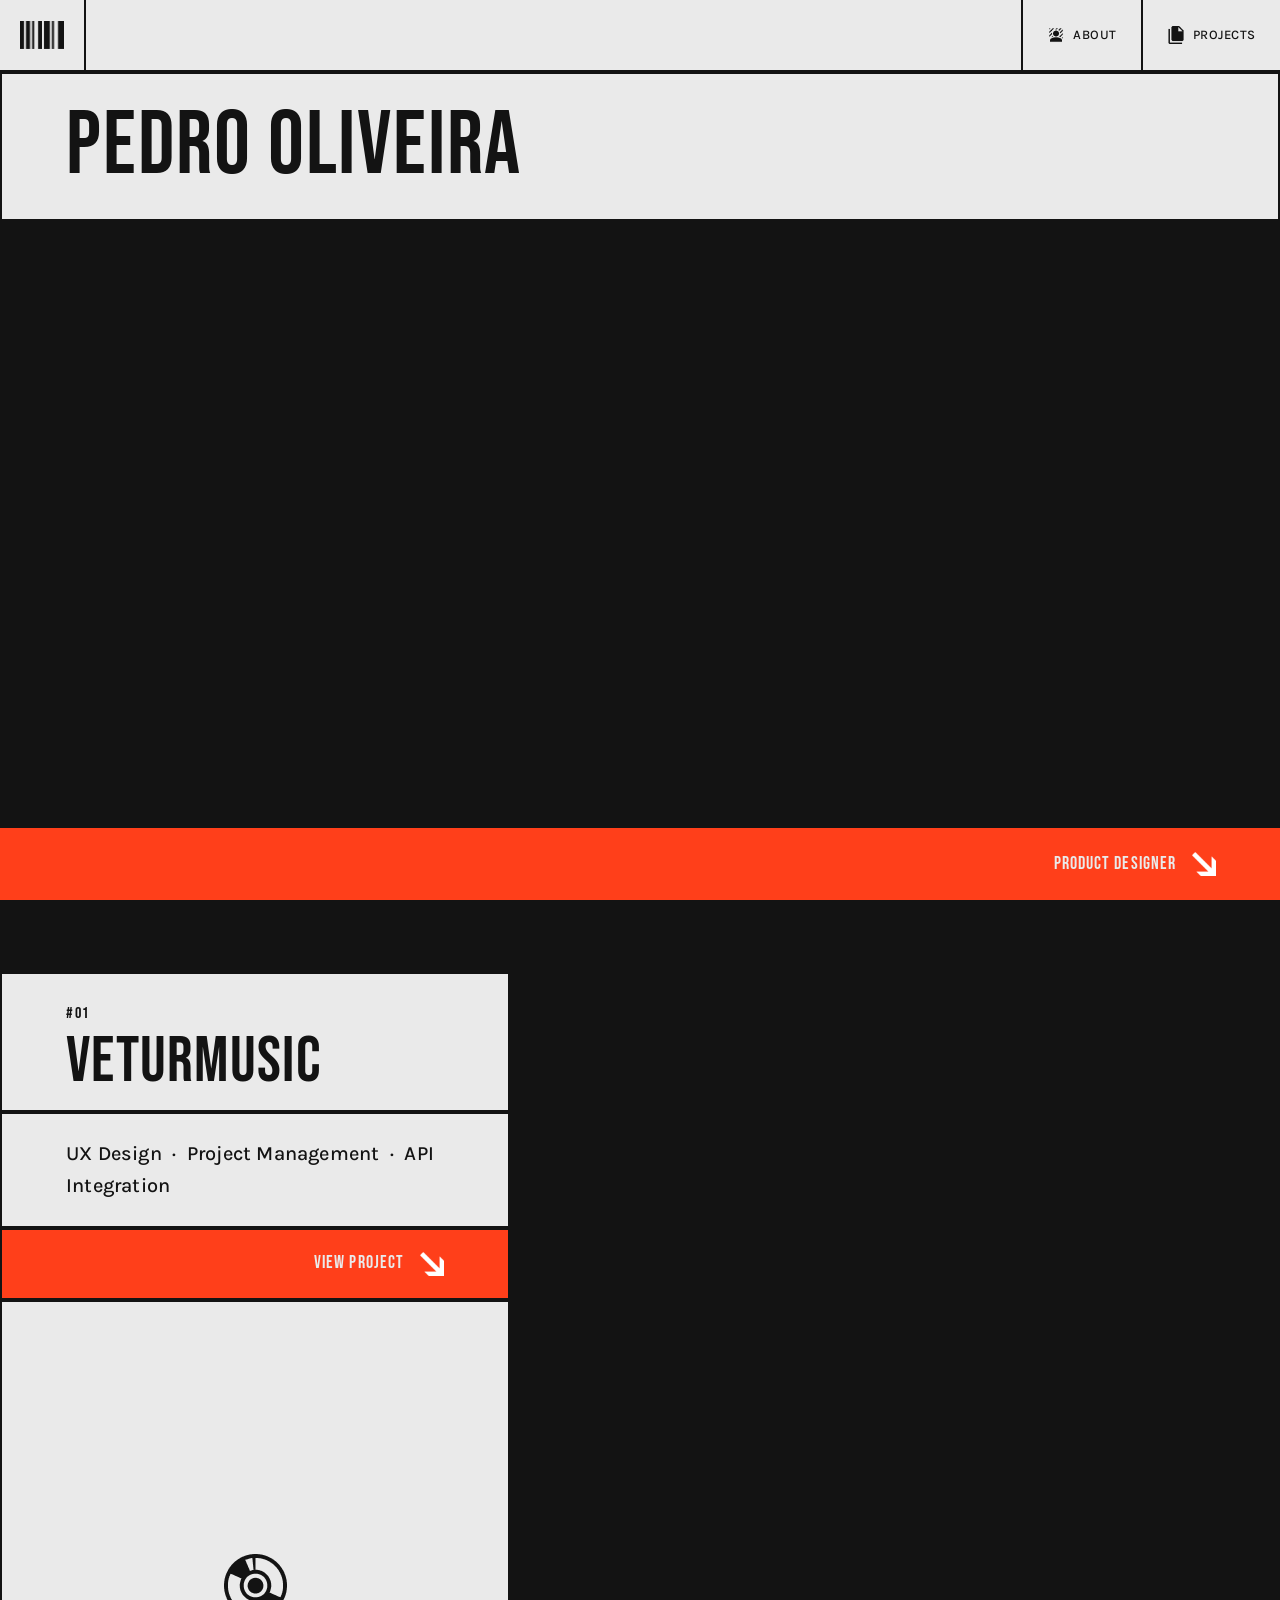
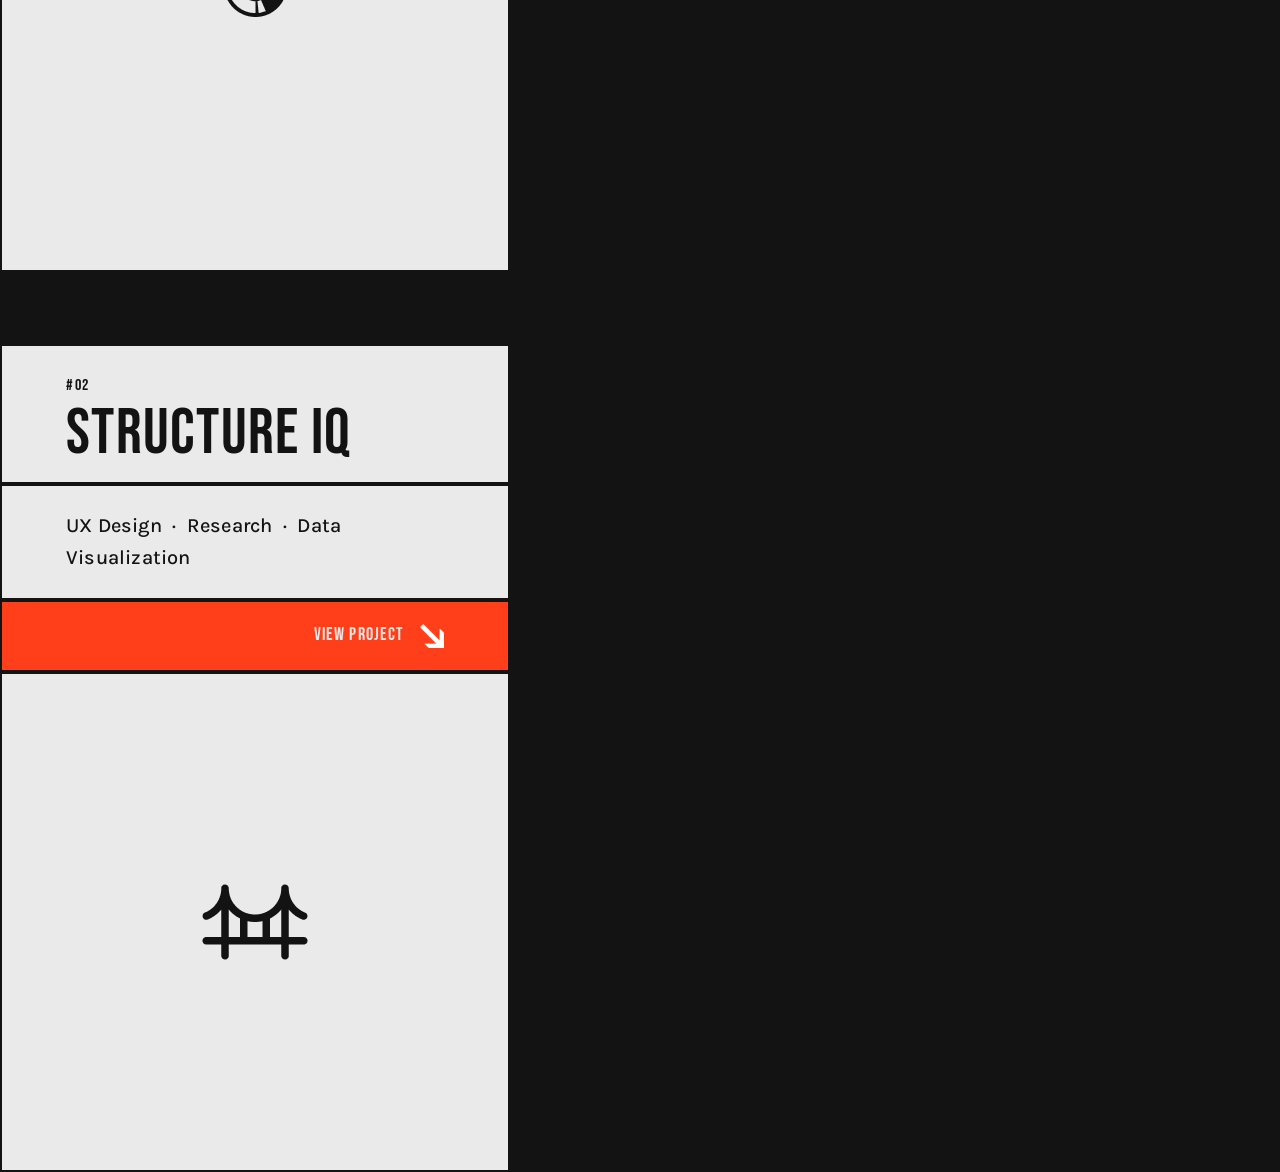
==== index.html @ 3049a82b "Update portfolio with new design, case studies, and hover animations - Add Veturmusic and StructureI" ====
<!DOCTYPE html>
<html lang="en">
<head>
  <meta charset="UTF-8">
  <meta name="viewport" content="width=device-width, initial-scale=1.0">
  <title>Pedro — Product Designer & Project Manager</title>
  <meta name="description" content="Product Designer and Project Manager bridging user-centric design with Agile execution. Specializing in end-to-end product lifecycles, Design Systems, and team optimization.">
  <link rel="preconnect" href="https://fonts.googleapis.com">
  <link rel="preconnect" href="https://fonts.gstatic.com" crossorigin>
  <link href="https://fonts.googleapis.com/css2?family=Bebas+Neue&family=Boldonse&family=Karla:wght@400;500;600&display=swap" rel="stylesheet">
  <link rel="stylesheet" href="css/styles.css">
</head>
<body id="top">
  <div class="site-wrapper">

    <!-- Navbar -->
    <header class="site-header">
      <nav class="navbar" id="navbar" aria-label="Main navigation">

        <div class="navbar__logo-box">
          <a href="index.html#top" aria-label="Go to top">
            <img src="assets/images/logo.png" alt="Pedro logo" class="navbar__logo-img">
          </a>
        </div>

        <div class="navbar__links-box">
          <a href="about.html" class="navbar__link" role="listitem">
            <img src="assets/images/material-symbols_background-replace.png" alt="" class="navbar__link-icon" aria-hidden="true">
            About
          </a>
          <a href="veturmusic.html" class="navbar__link" role="listitem">
            <img src="assets/images/mdi_files.png" alt="" class="navbar__link-icon" aria-hidden="true">
            Projects
          </a>
        </div>

        <button class="navbar__hamburger" id="menu-toggle" aria-label="Toggle navigation" aria-expanded="false">
          <span></span><span></span><span></span>
        </button>
      </nav>
      <nav class="mobile-menu" id="mobile-menu" aria-label="Mobile navigation">
        <a href="index.html">Home</a>
        <a href="about.html">About</a>
        <a href="veturmusic.html">Projects</a>
      </nav>
    </header>

    <main>

      <!-- Hero Section -->
      <section class="hero" aria-labelledby="hero-title">
        <div class="hero__main">

          <!-- Div 1: Title -->
          <div class="hero__block hero__block--title">
            <h1 class="hero__title" id="hero-title">Pedro Oliveira</h1>
          </div>

          <!-- Div 2: Dark -->
          <div class="hero__block hero__block--dark"></div>

          <!-- Div 3: Role + Arrow -->
          <div class="hero__block hero__block--role">
            <a href="#statement" class="hero__role-link">
              <span class="hero__role">Product Designer</span>
              <img src="assets/images/arrow.png" alt="" class="hero__arrow" aria-hidden="true">
            </a>
          </div>

          <!-- Div 4: Dark -->
          <div class="hero__block hero__block--dark"></div>

        </div>
      </section>

      <!-- Section 2 — Veturmusic -->
      <section class="s2" id="statement">
        <div class="s2__main">

          <!-- Row 2: left + right -->
          <div class="s2__row2">

            <!-- Left column: div2 + div3 + div4 + div6 stacked -->
            <div class="s2__left">
              <div class="s2__div2">
                <span class="s2__number">#01</span>
                <h3 class="s2__project-title">Veturmusic</h3>
              </div>
              <div class="s2__div3">
                <p class="s2__tags">UX Design &nbsp;·&nbsp; Project Management &nbsp;·&nbsp; API Integration</p>
              </div>
              <div class="s2__div6">
                <a href="veturmusic.html" class="s2__cta-link">
                  <span class="s2__cta-text">View Project</span>
                  <img src="assets/images/arrow.png" alt="" class="s2__arrow" aria-hidden="true">
                </a>
              </div>
              <div class="s2__div4">
                <img src="assets/images/vaadin_disc.png" alt="Veturmusic disc icon" class="s2__disc">
              </div>
            </div>

            <!-- Right column: dark fill -->
            <div class="s2__div5"></div>

          </div>

        </div>
      </section>

      <!-- Section 3 — Structure IQ -->
      <section class="s2 s3" id="structureiq">
        <div class="s2__main">

          <!-- Row 1: colored bar -->
          <div class="s2__div1"></div>

          <!-- Row 2: left + right -->
          <div class="s2__row2">

            <!-- Left column: div2 + div3 + div4 + div6 stacked -->
            <div class="s2__left">
              <div class="s2__div2">
                <span class="s2__number">#02</span>
                <h3 class="s2__project-title">Structure IQ</h3>
              </div>
              <div class="s2__div3">
                <p class="s2__tags">UX Design &nbsp;·&nbsp; Research &nbsp;·&nbsp; Data Visualization</p>
              </div>
              <div class="s2__div6">
                <a href="structureiq.html" class="s2__cta-link">
                  <span class="s2__cta-text">View Project</span>
                  <img src="assets/images/arrow.png" alt="" class="s2__arrow" aria-hidden="true">
                </a>
              </div>
              <div class="s2__div4">
                <img src="assets/images/ph_bridge.png" alt="Structure IQ bridge icon" class="s2__disc">
              </div>
            </div>

            <!-- Right column: dark fill -->
            <div class="s2__div5"></div>

          </div>

        </div>
      </section>

    </main>


  </div>

  <!-- Contact Modal -->
  <div class="modal-overlay" id="contact-modal" role="dialog" aria-modal="true" aria-labelledby="modal-title">
    <div class="modal">
      <button class="modal__close" id="close-contact" aria-label="Close contact form">✕</button>
      <h2 class="modal__title" id="modal-title">Get in touch</h2>
      <p class="modal__subtitle">Send me a message and I'll get back to you soon.</p>
      <form class="modal__form" name="contact" method="POST" data-netlify="true" netlify-honeypot="bot-field">
        <input type="hidden" name="form-name" value="contact">
        <p hidden><input name="bot-field"></p>
        <div class="modal__field">
          <label for="contact-name">Name</label>
          <input type="text" id="contact-name" name="name" placeholder="Your name" required>
        </div>
        <div class="modal__field">
          <label for="contact-email">Email</label>
          <input type="email" id="contact-email" name="email" placeholder="your@email.com" required>
        </div>
        <div class="modal__field">
          <label for="contact-message">Message</label>
          <textarea id="contact-message" name="message" placeholder="Tell me about your project…" rows="5" required></textarea>
        </div>
        <button type="submit" class="btn-primary" style="width:100%;justify-content:center;">Send Message →</button>
      </form>
    </div>
  </div>

  <script src="https://cdnjs.cloudflare.com/ajax/libs/three.js/r128/three.min.js"></script>
  <script src="js/main.js"></script>
</body>
</html>
---- css/styles.css ----
/* ==========================================================
   PORTFOLIO — Pedro, Product Designer & Project Manager
   styles.css
   ========================================================== */

@font-face {
  font-family: 'Raillinc';
  src: url('../assets/fonts/Raillinc 2.otf') format('opentype');
  font-weight: normal;
  font-style: normal;
  font-display: swap;
}

/* ----------------------------------------------------------
   1. CSS CUSTOM PROPERTIES
   ---------------------------------------------------------- */
:root {
  /* Colors */
  --color-bg: #eaeaea;
  --color-text: #4b4b4b;
  --color-text-muted: #9b9b9b;
  --color-text-light: #fffcfd;
  --color-dark-bg: #1c1c1c;
  --color-dark-card: #2b2b2b;
  --color-dark-divider: #3a3a3a;
  --color-border: #c0bfbf;
  --color-border-dark: #555555;
  --color-placeholder: #c8c8c8;
  --color-placeholder-dark: #2b2b2b;
  --color-btn-primary: #000000;
  --color-btn-secondary: #eaeaea;

  /* Typography */
  --font-heading: 'Bebas Neue', sans-serif;
  --font-body: 'Karla', system-ui, -apple-system, sans-serif;

  /* Font Sizes */
  --text-xs:   0.75rem;    /* 12px */
  --text-sm:   0.8125rem;  /* 13px */
  --text-base: 1rem;       /* 16px */
  --text-md:   0.9375rem;  /* 15px */
  --text-lg:   1rem;       /* 16px */
  --text-xl:   1.0625rem;  /* 17px */
  --text-2xl:  1.125rem;   /* 18px */
  --text-3xl:  1.375rem;   /* 22px */
  --text-4xl:  2.25rem;    /* 36px */
  --text-5xl:  3.25rem;    /* 52px */
  --text-6xl:  3.75rem;    /* 60px */
  --text-7xl:  4rem;       /* 64px */
  --text-8xl:  5rem;       /* 80px */

  /* Spacing */
  --space-1:  0.375rem;  /* 6px */
  --space-2:  0.5rem;    /* 8px */
  --space-3:  0.75rem;   /* 12px */
  --space-4:  1rem;      /* 16px */
  --space-5:  1.5rem;    /* 24px */
  --space-6:  2rem;      /* 32px */
  --space-7:  2.5rem;    /* 40px */
  --space-8:  3rem;      /* 48px */
  --space-9:  4rem;      /* 64px */
  --space-10: 5rem;      /* 80px */
  --space-11: 6rem;      /* 96px */

  /* Layout */
  --max-width: 1440px;
  --section-x: 5rem;     /* 80px — used by navbar & footer */
  --section-pad-x: 10rem; /* 160px — used by sections only */
  --navbar-h:  4.5rem;   /* 72px */
  --hero-role-h: 4.5rem;  /* height of Product Designer row */
  --radius:    4px;

  /* Shadows */
  --shadow-sm: 0 1px 4px rgba(0,0,0,0.06);
  --shadow-md: 0 4px 20px rgba(0,0,0,0.10);

  /* Transitions */
  --transition: 0.22s ease;
}

/* ----------------------------------------------------------
   2. RESET / BASE
   ---------------------------------------------------------- */
*, *::before, *::after {
  box-sizing: border-box;
  margin: 0;
  padding: 0;
}

html {
  scroll-behavior: smooth;
  font-size: 16px;
}

body {
  background-color: #131313;
  color: var(--color-text);
  font-family: var(--font-body);
  font-size: var(--text-lg);
  line-height: 1.6;
  -webkit-font-smoothing: antialiased;
  overflow-x: hidden;
}

img {
  display: block;
  max-width: 100%;
  height: auto;
}

a {
  color: inherit;
  text-decoration: none;
}

ul, ol {
  list-style: none;
}

button {
  cursor: pointer;
  border: none;
  background: none;
  font-family: inherit;
}

/* ----------------------------------------------------------
   3. TYPOGRAPHY
   ---------------------------------------------------------- */
h1, h2, h3, h4 {
  font-family: var(--font-heading);
  font-weight: 400;
  line-height: 1.1;
  color: var(--color-text);
}

.dark-section h1,
.dark-section h2,
.dark-section h3 {
  color: var(--color-text-light);
}

.overline {
  font-family: var(--font-body);
  font-size: var(--text-xs);
  font-weight: 400;
  letter-spacing: 4px;
  text-transform: uppercase;
  color: var(--color-text-muted);
}

/* ----------------------------------------------------------
   4. LAYOUT
   ---------------------------------------------------------- */
.site-wrapper {
  width: 100%;
}

.section {
  width: 100%;
}

.section-inner {
  max-width: var(--max-width);
  margin-left: auto;
  margin-right: auto;
  padding: var(--space-10) var(--section-pad-x);
}

.section-inner--slim {
  padding: var(--space-8) var(--section-pad-x);
}

.divider {
  display: none;
}

.divider--dark {
  display: none;
}

/* ----------------------------------------------------------
   5. COMPONENTS
   ---------------------------------------------------------- */

/* --- Navbar (Brutalist) --- */
.site-header {
  position: sticky;
  top: 0;
  z-index: 200;
  background-color: var(--color-bg);
}

.navbar {
  position: relative;
  z-index: 100;
  width: 100%;
  height: var(--navbar-h);
  background-color: var(--color-bg);
  display: flex;
  align-items: stretch;
  justify-content: space-between;
  border-bottom: 2px solid #131313;
}

/* Logo box */
.navbar__logo-box {
  display: flex;
  align-items: center;
  padding: 0 1.25rem;
  border: 2px solid #131313;
  border-top: none;
  border-bottom: none;
  border-left: none;
  flex-shrink: 0;
  transition: background-color 0.15s ease;
}

.navbar__logo-box:hover {
  background-color: #131313;
}

.navbar__logo-box:hover .navbar__logo-img {
  filter: invert(1);
}

.navbar__logo-img {
  height: 28px;
  width: auto;
  display: block;
  transition: filter 0.15s ease;
}

/* Links box */
.navbar__links-box {
  display: flex;
  align-items: stretch;
  border: 2px solid #131313;
  border-top: none;
  border-bottom: none;
  border-right: none;
}

.navbar__link {
  display: flex;
  align-items: center;
  gap: 0.5rem;
  padding: 0 1.5rem;
  font-family: var(--font-body);
  font-size: var(--text-sm);
  font-weight: 500;
  color: #131313;
  text-decoration: none;
  letter-spacing: 0.04em;
  text-transform: uppercase;
  border-left: 2px solid #131313;
  transition: background-color 0.15s ease;
}

.navbar__link:first-child {
  border-left: none;
}

.navbar__link:hover {
  background-color: #131313;
  color: var(--color-bg);
}

.navbar__link:hover .navbar__link-icon {
  filter: invert(1);
}

.navbar__link-icon {
  width: 18px;
  height: 18px;
  object-fit: contain;
  display: block;
}


.navbar__logo {
  font-family: var(--font-heading);
  font-size: 1.375rem;
  font-weight: 400;
  color: var(--color-text);
  letter-spacing: -0.01em;
  transition: opacity var(--transition);
}

.navbar__logo:hover {
  opacity: 0.7;
}

.navbar__links {
  display: flex;
  align-items: center;
  gap: var(--space-8);
}

.navbar__links a {
  font-size: var(--text-base);
  font-weight: 400;
  color: var(--color-text);
  position: relative;
  transition: opacity var(--transition);
}

.navbar__links a::after {
  content: '';
  position: absolute;
  bottom: -2px;
  left: 0;
  width: 0;
  height: 1px;
  background-color: var(--color-text);
  transition: width var(--transition);
}

.navbar__links a:hover { opacity: 0.6; }
.navbar__links a:hover::after,
.navbar__links a.active::after { width: 100%; }

/* --- Project link (same style as nav links) --- */
.project-link {
  font-family: var(--font-body);
  font-size: var(--text-base);
  font-weight: 700;
  color: #ffffff;
  position: relative;
  transition: opacity var(--transition);
  text-decoration: none;
}

.project-link::after {
  content: '';
  position: absolute;
  bottom: -2px;
  left: 0;
  width: 0;
  height: 1px;
  background-color: currentColor;
  transition: width var(--transition);
}

.project-link:hover { opacity: 0.6; }
.project-link:hover::after { width: 100%; }

.navbar__hamburger {
  display: none;
  flex-direction: column;
  gap: 5px;
  padding: 4px;
}

.navbar__hamburger span {
  display: block;
  width: 22px;
  height: 1.5px;
  background-color: var(--color-text);
  transition: all var(--transition);
}

.navbar__hamburger.open span:nth-child(1) { transform: translateY(6.5px) rotate(45deg); }
.navbar__hamburger.open span:nth-child(2) { opacity: 0; }
.navbar__hamburger.open span:nth-child(3) { transform: translateY(-6.5px) rotate(-45deg); }

.mobile-menu {
  display: none;
  position: fixed;
  top: var(--navbar-h);
  left: 0;
  right: 0;
  background-color: var(--color-bg);
  border-bottom: 1px solid var(--color-border);
  padding: var(--space-6) var(--section-x);
  flex-direction: column;
  gap: var(--space-5);
  z-index: 99;
}

.mobile-menu.open { display: flex; }

.mobile-menu a {
  font-size: var(--text-lg);
  color: var(--color-text);
  font-weight: 400;
  padding: var(--space-2) 0;
  border-bottom: 1px solid var(--color-border);
}

/* --- Buttons --- */
.btn-primary {
  display: inline-flex;
  align-items: center;
  gap: var(--space-2);
  background-color: var(--color-btn-primary);
  color: var(--color-text-light);
  font-family: var(--font-body);
  font-size: var(--text-base);
  font-weight: 600;
  padding: 1rem 2rem;
  border-radius: var(--radius);
  border: 1px solid transparent;
  transition: background-color var(--transition), transform var(--transition);
  white-space: nowrap;
}

.btn-primary:hover {
  background-color: #222;
  transform: translateY(-1px);
}

.btn-primary:focus-visible {
  outline: 2px solid var(--color-text);
  outline-offset: 3px;
}

.btn-primary:active { transform: translateY(0); }






.btn-secondary {
  display: inline-flex;
  align-items: center;
  gap: var(--space-2);
  background-color: var(--color-btn-secondary);
  color: var(--color-text);
  font-family: var(--font-body);
  font-size: var(--text-base);
  font-weight: 600;
  padding: 1rem 2rem;
  border-radius: var(--radius);
  border: 1px solid #1a1a1a;
  transition: background-color var(--transition), transform var(--transition);
  white-space: nowrap;
}

.btn-secondary:hover {
  background-color: #d8d8d8;
  transform: translateY(-1px);
}

.btn-secondary:focus-visible {
  outline: 2px solid var(--color-text);
  outline-offset: 3px;
}

.btn-secondary:active { transform: translateY(0); }



/* --- Section 2 — Veturmusic --- */
.s2 {
  position: sticky;
  top: 0;
  z-index: 2;
  height: 100svh;
  width: 100%;
  background-color: transparent;
}

.s2__main {
  max-width: 1920px;
  margin: 0 auto;
  height: 100%;
  display: flex;
  flex-direction: column;
  align-items: stretch;
  background-color: #eaeaea;
  transform-origin: top center;
}

/* Row 1: #01 heading — full width dark */
.s2__div1 {
  background-color: #131313;
  border: 2px solid #131313;
  padding: 0 var(--section-x);
  flex-shrink: 0;
  height: var(--hero-role-h);
  display: flex;
  align-items: center;
}

.s2__number {
  font-family: 'Bebas Neue', sans-serif;
  font-size: calc(var(--text-sm) + 2pt);
  font-weight: 400;
  color: #131313;
  line-height: 1;
  letter-spacing: 0.1em;
  text-transform: uppercase;
}

/* Row 1: #01 heading — full width */
.s2__div1 {
  background-color: #131313;
  border: 2px solid #131313;
  padding: 0 var(--section-x);
  flex-shrink: 0;
  height: var(--hero-role-h);
  display: flex;
  align-items: center;
}

.s2__number {
  font-family: 'Bebas Neue', sans-serif;
  font-size: calc(var(--text-sm) + 2pt);
  font-weight: 400;
  color: #131313;
  line-height: 1;
  letter-spacing: 0.1em;
  text-transform: uppercase;
}

/* Row 2: left + right */
.s2__row2 {
  flex: 1;
  display: flex;
  flex-direction: row;
  align-items: stretch;
  overflow: hidden;
}

/* Left column */
.s2__left {
  display: flex;
  flex-direction: column;
  align-items: stretch;
  border-right: 2px solid #131313;
  width: 40%;
  flex-shrink: 0;
}

.s2__div2 {
  padding: var(--space-6) var(--section-x) var(--space-4);
  flex-shrink: 0;
  border: 2px solid #131313;
  display: flex;
  flex-direction: column;
  gap: var(--space-2);
}

.s2__project-title {
  font-family: 'Bebas Neue', sans-serif;
  font-size: clamp(2rem, 5vw, 5rem);
  font-weight: 400;
  color: #131313;
  letter-spacing: 0.02em;
  line-height: 1;
  opacity: 0;
  transform: translateX(-160px);
  transition: opacity 1.6s cubic-bezier(0.16, 1, 0.3, 1), transform 1.6s cubic-bezier(0.16, 1, 0.3, 1);
}

.s2.in-view .s2__project-title {
  opacity: 1;
  transform: translateX(0);
}

.s2__div3 {
  padding: var(--space-5) var(--section-x);
  flex-shrink: 0;
  border: 2px solid #131313;
}

.s2__tags {
  font-family: 'Inter', 'Karla', sans-serif;
  font-size: 1.25rem;
  font-weight: 500;
  color: #131313;
  letter-spacing: 0.01em;
}

.s2__div4 {
  flex: 1;
  display: flex;
  align-items: center;
  justify-content: center;
  padding: var(--space-8) var(--section-x);
  border: 2px solid #131313;
}

.s2__disc {
  max-height: 100%;
  width: auto;
  object-fit: contain;
  transition: transform 0.4s ease;
}

/* Section 2 — disc spins on hover */
#statement .s2__disc:hover {
  animation: spin 1.2s linear infinite;
}

/* Section 3 — bridge slides right then back on hover */
#structureiq .s2__disc:hover {
  animation: slideLeftRight 0.8s ease infinite;
}

@keyframes slideLeftRight {
  0%   { transform: translateX(0); }
  50%  { transform: translateX(30px); }
  100% { transform: translateX(0); }
}

@keyframes spin {
  from { transform: rotate(0deg); }
  to   { transform: rotate(360deg); }
}

/* Div 5: dark right fill */
.s2__div5 {
  background-color: #131313;
  flex: 1;
  border: 2px solid #131313;
}

/* Row 3: CTA row — like hero div 3 */
.s2__div6 {
  display: flex;
  align-items: stretch;
  justify-content: flex-end;
  border: 2px solid #131313;
  background-color: #FF3F1A;
  flex-shrink: 0;
  height: var(--hero-role-h);
  transition: background-color 0.15s ease;
  cursor: pointer;
}

.s2__div6:hover {
  background-color: #eaeaea;
}

.s2__div6:hover .s2__cta-text {
  color: #FF3F1A;
}

.s2__div6:hover .s2__arrow {
  filter: brightness(0) saturate(100%) invert(37%) sepia(98%) saturate(600%) hue-rotate(346deg) brightness(105%);
}


.s2__cta-link {
  display: flex;
  flex-direction: row;
  align-items: center;
  justify-content: flex-end;
  gap: var(--space-4);
  padding: var(--space-5) var(--section-x);
  background-color: transparent;
  text-decoration: none;
  width: 100%;
  transition: opacity 0.15s ease;
}



.s2__cta-text {
  font-family: 'Bebas Neue', sans-serif;
  font-size: var(--text-2xl);
  font-weight: 400;
  color: #eaeaea;
  text-transform: uppercase;
  letter-spacing: 0.06em;
  transition: color 0.15s ease;
}

.s2__arrow {
  height: 24px;
  width: auto;
  display: block;
  filter: brightness(0) invert(1);
  transition: filter 0.15s ease;
}

/* --- Statement Section --- */
.statement-section {
  position: sticky;
  top: 0;
  z-index: 2;
  height: 100vh;
  background-color: #a5a5a5;
  background-image: url('../assets/images/Rectangle 1.png');
  background-size: cover;
  background-position: center;
  display: flex;
  align-items: center;
  justify-content: center;
}

.statement-section__inner {
  max-width: var(--max-width);
  margin: 0 auto;
  padding: 0 var(--section-pad-x);
  width: 100%;
}

.statement-section__text {
  font-family: var(--font-heading);
  font-size: var(--text-4xl);
  font-weight: 400;
  color: #ffffff;
  line-height: 1.3;
  max-width: 900px;
}

.hero__canvas {
  position: absolute;
  inset: 0;
  z-index: 0;
  pointer-events: none;
}

.hero__canvas canvas {
  display: block;
  width: 100% !important;
  height: 100% !important;
}

.hero__text {
  position: relative;
  z-index: 1;
  display: flex;
  flex-direction: column;
  align-items: flex-start;
  text-align: left;
  gap: var(--space-6);
  min-width: 0;
  width: 100%;
  padding: 0 var(--section-pad-x);
}

/* Hero rows */
/* --- Hero Section (Home) --- */
/* --- Hero Section --- */
.hero {
  position: sticky;
  top: 0;
  z-index: 1;
  background-color: transparent;
  height: 100svh;
  width: 100%;
}

.hero__main {
  max-width: 1920px;
  margin: 0 auto;
  height: 100%;
  display: flex;
  flex-direction: row;
  align-items: stretch;
}

/* --- Hero Blocks (single vertical column) --- */
.hero__main {
  max-width: 1920px;
  margin: 0 auto;
  height: 100%;
  display: flex;
  flex-direction: column;
  align-items: stretch;
  background-color: #eaeaea;
  transform-origin: top center;
}

/* Div 1: Title */
.hero__block--title {
  display: flex;
  align-items: flex-start;
  padding: var(--space-6) var(--section-x);
  background-color: #eaeaea;
  flex-shrink: 0;
  border: 2px solid #131313;
}

/* Div 2 & 4: Dark blocks */
.hero__block--dark {
  flex: 1;
  background-color: #131313;
  border: 2px solid #131313;
}

/* Div 3: Role block */
.hero__block--role {
  display: flex;
  align-items: stretch;
  border-top: 2px solid #FF3F1A;
  border-bottom: 2px solid #FF3F1A;
  background-color: #FF3F1A;
  flex-shrink: 0;
  height: var(--hero-role-h);
}

/* Div 4: same height as div 3 */
.hero__block--dark:last-child {
  flex: none;
  height: var(--hero-role-h);
}

@keyframes charFadeIn {
  from {
    opacity: 0;
    transform: translateX(-24px);
  }
  to {
    opacity: 1;
    transform: translateX(0);
  }
}

@keyframes slideFromLeft {
  from {
    opacity: 0;
    transform: translateX(-160px);
  }
  to {
    opacity: 1;
    transform: translateX(0);
  }
}

.hero__title {
  font-family: 'Bebas Neue', sans-serif;
  font-size: clamp(2.5rem, 7vw, 7rem);
  font-weight: 400;
  line-height: 0.9;
  color: #131313;
  text-transform: uppercase;
  letter-spacing: 0.02em;
  white-space: nowrap;
  width: 100%;
  display: block;
  animation: slideFromLeft 1.6s cubic-bezier(0.16, 1, 0.3, 1) forwards;
  opacity: 0;
}

.hero__title .char,
.statement-section__text .char {
  display: inline-block;
  opacity: 0;
  animation: charFadeIn 0.5s ease forwards;
}

.hero__image {
  width: 100%;
  height: 100%;
  display: block;
  object-fit: cover;
  object-position: center;
}

.hero__role-link {
  display: flex;
  flex-direction: row;
  align-items: center;
  justify-content: flex-end;
  gap: var(--space-4);
  padding: var(--space-5) var(--section-x);
  background-color: #FF3F1A;
  text-decoration: none;
  width: 100%;
  transition: background-color 0.15s ease;
}

.hero__role-link:hover {
  background-color: #eaeaea;
}

.hero__role-link:hover .hero__role {
  color: #FF3F1A;
}

.hero__role-link:hover .hero__arrow {
  filter: none;
}

.hero__role {
  font-family: 'Bebas Neue', sans-serif;
  font-size: var(--text-2xl);
  font-weight: 400;
  color: #eaeaea;
  text-transform: uppercase;
  letter-spacing: 0.06em;
  transition: color 0.15s ease;
}

.hero__arrow {
  height: 24px;
  width: auto;
  display: block;
  filter: brightness(0) invert(1);
  transition: filter 0.15s ease;
}

.hero__description {
  font-size: var(--text-2xl);
  font-weight: 400;
  line-height: 1.65;
  color: var(--color-text);
  max-width: 620px;
}

.hero__buttons {
  display: flex;
  align-items: center;
  gap: var(--space-4);
  flex-wrap: wrap;
}

.hero__image {
  flex-shrink: 0;
  width: 560px;
  height: 100%;
  border-radius: var(--radius);
  background-color: var(--color-placeholder);
  overflow: hidden;
}

.hero__image img {
  width: 100%;
  height: 100%;
  object-fit: cover;
  object-position: top;
}

/* --- Trusted By Section --- */
.trusted-by {
  background-color: var(--color-bg);
  height: 100vh;
  display: flex;
  align-items: center;
}

.trusted-by__inner {
  max-width: var(--max-width);
  margin-left: auto;
  margin-right: auto;
  width: 100%;
  padding: 0 var(--section-pad-x);
  display: grid;
  grid-template-columns: 1fr 1fr;
  align-items: center;
  gap: var(--space-11);
}

.trusted-by__text {
  display: flex;
  flex-direction: column;
  gap: var(--space-5);
}

.trusted-by__overline {
  font-size: var(--text-sm);
  font-weight: 500;
  color: var(--color-text-muted);
  text-transform: uppercase;
  letter-spacing: 0.08em;
}

.trusted-by__title {
  font-family: var(--font-heading);
  font-size: var(--text-4xl);
  font-weight: 400;
  line-height: 1.15;
  color: var(--color-text);
}

.trusted-by__desc {
  font-size: var(--text-2xl);
  font-weight: 400;
  line-height: 1.7;
  color: var(--color-text);
}

.trusted-by__logos {
  display: grid;
  grid-template-columns: repeat(3, 1fr);
  gap: var(--space-7);
  align-items: center;
  justify-items: center;
}

.trusted-by__logo {
  height: 48px;
  width: auto;
  object-fit: contain;
}


/* --- About Snapshot Section --- */
.about-snapshot {
  background-color: var(--color-bg);
  height: 100vh;
  display: flex;
  align-items: center;
}

.about-snapshot__inner {
  max-width: var(--max-width);
  margin-left: auto;
  margin-right: auto;
  width: 100%;
  display: grid;
  grid-template-columns: 1fr 1fr;
  align-items: center;
  gap: var(--space-11);
  padding: 0 var(--section-pad-x);
}

.about-snapshot__text {
  display: flex;
  flex-direction: column;
  gap: var(--space-5);
}

.about-snapshot__overline {
  font-size: var(--text-sm);
  font-weight: 500;
  color: var(--color-text-muted);
  text-transform: uppercase;
  letter-spacing: 0.08em;
}

.about-snapshot__title {
  font-family: var(--font-heading);
  font-size: var(--text-4xl);
  font-weight: 400;
  line-height: 1.15;
  color: var(--color-text);
}

.about-snapshot__para {
  font-size: var(--text-2xl);
  font-weight: 400;
  line-height: 1.7;
  color: var(--color-text);
}

.about-snapshot__image {
  width: 100%;
  border-radius: var(--radius);
  overflow: hidden;
}

.about-snapshot__image img {
  width: 100%;
  height: 100%;
  object-fit: cover;
  object-position: top;
  display: block;
}

/* --- Projects Section (Home + My Work) --- */
.projects-section {
  background-color: var(--color-bg);
}


.projects-section__title {
  font-family: var(--font-body);
  font-size: var(--text-sm);
  font-weight: 500;
  color: rgba(255, 255, 255, 0.5);
  text-transform: uppercase;
  letter-spacing: 0.08em;
}

.project-row {
  position: sticky;
  top: 0;
  width: 100%;
  display: flex;
  align-items: stretch;
  height: 100vh;
}

.project-row__wrap {
  max-width: var(--max-width);
  margin-left: auto;
  margin-right: auto;
  width: 100%;
  display: flex;
  align-items: stretch;
  position: relative;
  flex: 1;
}

.project-row--vetur {
  z-index: 3;
  background-color: #606060;
}

.project-row--structureiq {
  z-index: 4;
  background-color: #1b1b1b;
}

.project-row:last-of-type {
  border-bottom: none;
}

.project-row__text {
  flex: 1;
  display: flex;
  flex-direction: column;
  justify-content: center;
  align-items: flex-start;
  gap: var(--space-5);
  padding: 4rem 5rem 4rem var(--section-pad-x);
  min-width: 0;
}

.project-row__number {
  font-family: var(--font-body);
  font-size: 1.4rem;
  font-weight: 400;
  color: rgba(255, 255, 255, 0.45);
  letter-spacing: 4px;
  color: var(--color-text-muted);
}

.project-row__title {
  font-size: var(--text-5xl);
  font-weight: 500;
  line-height: 1;
  color: #ffffff;
}

.project-row__subtitle {
  font-size: var(--text-lg);
  font-weight: 400;
  line-height: 1.6;
  color: rgba(255, 255, 255, 0.7);
}

.project-row__tags {
  font-size: var(--text-sm);
  font-weight: 400;
  color: rgba(255, 255, 255, 0.45);
}

.project-row__image {
  flex-shrink: 0;
  height: 360px;
  width: fit-content;
  border-radius: var(--radius);
  margin: 2.5rem var(--section-pad-x) 2.5rem 0;
  overflow: hidden;
}

.project-row__image img {
  display: block;
  height: 100%;
  width: auto;
  transition: transform 0.5s ease;
}

.project-row:hover .project-row__image img {
  transform: scale(1.03);
}

/* --- Project row layout --- */
.project-row--invert {
  position: relative;
}


.project-row--invert > * {
  position: relative;
}

.project-row__preview {
  position: absolute;
  right: 0;
  top: 50%;
  transform: translateY(-50%);
  height: 460px;
  width: 50%;
  overflow: hidden;
}

.project-row__preview img {
  height: 100%;
  width: 100%;
  object-fit: contain;
  object-position: center;
  display: block;
}

/* placeholder — kept for dark theme overrides below */
.project-row--invert:hover .btn-primary {
  background-color: var(--color-bg);
  color: var(--color-dark-bg);
}

/* --- Work Intro (My Work page) --- */
.work-intro {
  position: sticky;
  top: 0;
  z-index: 1;
  height: 100vh;
  min-height: 100vh;
  display: flex;
  flex-direction: column;
  justify-content: center;
  padding: var(--space-8) var(--section-pad-x) 0;
  background-repeat: no-repeat;
}

.work-intro__title {
  font-size: var(--text-7xl);
  font-weight: 400;
  color: #0d0d0d;
  margin-bottom: var(--space-5);
}

.work-intro__description {
  font-size: var(--text-xl);
  font-weight: 400;
  line-height: 1.7;
  color: var(--color-text);
  max-width: 680px;
}

/* --- Case Study Hero --- */
.cs-hero {
  position: relative;
  height: 700px;
  display: flex;
  flex-direction: column;
  align-items: center;
  justify-content: center;
  gap: var(--space-5);
  padding: 10rem var(--section-pad-x) 8.75rem;
  text-align: center;
  overflow: hidden;
}

.cs-hero__bg {
  position: absolute;
  inset: 0;
  background-size: cover;
  background-position: center;
  background-repeat: no-repeat;
  filter: brightness(0.8);
  z-index: 0;
}

.cs-hero__content {
  position: relative;
  z-index: 1;
  display: flex;
  flex-direction: column;
  align-items: center;
  gap: var(--space-5);
  max-width: 900px;
  width: 100%;
  padding-top: 0;
}

.cs-hero__overline {
  font-size: 0.75rem;
  font-weight: 400;
  letter-spacing: 4px;
  color: var(--color-text-muted);
  text-transform: uppercase;
}

.cs-hero__title {
  font-size: var(--text-8xl);
  font-weight: 400;
  line-height: 1.05;
  color: var(--color-text-light);
}

.cs-hero__subtitle {
  font-size: 1.375rem;
  font-weight: 400;
  line-height: 1.5;
  color: var(--color-bg);
}

/* --- Section Heading Block --- */
.section-heading {
  font-size: var(--text-4xl);
  font-weight: 400;
  color: var(--color-text);
}

.dark-section .section-heading {
  color: var(--color-text-light);
}

/* --- Brief Section --- */
.brief-section {
  background-color: var(--color-bg);
}

.brief-row {
  display: flex;
  align-items: flex-start;
  gap: 5rem;
}

.brief-row--reverse {
  flex-direction: row-reverse;
}

.brief-text {
  flex: 1;
  display: flex;
  flex-direction: column;
  gap: var(--space-4);
  min-width: 0;
}

.brief-text p {
  font-size: var(--text-lg);
  font-weight: 400;
  line-height: 1.75;
  color: var(--color-text);
}

.brief-image {
  flex-shrink: 0;
  width: 40%;
  max-width: 480px;
  height: 320px;
  border-radius: var(--radius);
  overflow: hidden;
  background-color: var(--color-placeholder);
}

.brief-image img {
  width: 100%;
  height: 100%;
  object-fit: cover;
}

/* --- Dark Section (PM Focus, Research, Metrics) --- */
.dark-section {
  background-color: var(--color-dark-bg);
}

.dark-section--light {
  background-color: #D9D9D9;
}

.dark-section--light h1,
.dark-section--light h2,
.dark-section--light h3,
.dark-section--light .content-row__heading,
.dark-section--light .content-item__title,
.dark-section--light .section-heading {
  color: var(--color-text);
}

.dark-section--light .content-item__text,
.dark-section--light .content-row__label {
  color: var(--color-text);
}

/* Content row within dark/light sections */
.content-row {
  max-width: var(--max-width);
  margin-left: auto;
  margin-right: auto;
  display: flex;
  align-items: stretch;
  height: 520px;
}

.content-row__text {
  flex: 1;
  display: flex;
  flex-direction: column;
  justify-content: center;
  gap: var(--space-6);
  padding: 4rem 4rem 4rem var(--section-pad-x);
  min-width: 0;
}

.content-row__label {
  font-size: 0.75rem;
  font-weight: 400;
  letter-spacing: 3px;
  text-transform: uppercase;
  color: var(--color-text-muted);
}

.content-row__heading {
  font-size: var(--text-4xl);
  font-weight: 400;
  line-height: 1.1;
  color: var(--color-text);
}

.dark-section .content-row__heading {
  color: var(--color-text-light);
}

.content-row__items {
  display: flex;
  flex-direction: column;
  gap: var(--space-5);
}

.content-item__title {
  font-size: var(--text-md);
  font-weight: 600;
  color: var(--color-text);
  margin-bottom: 0.4rem;
}

.dark-section .content-item__title {
  color: var(--color-text-light);
}

.content-item__text {
  font-size: var(--text-base);
  font-weight: 400;
  line-height: 1.65;
  color: var(--color-text);
}

.dark-section .content-item__text {
  color: var(--color-text-muted);
}

.content-row__image {
  flex-shrink: 0;
  width: 42%;
  max-width: 560px;
  margin: 3rem 4rem 3rem 1.5rem;
  border-radius: var(--radius);
  background-color: var(--color-placeholder);
  overflow: hidden;
}

.dark-section .content-row__image {
  background-color: var(--color-placeholder-dark);
  border: 1px solid var(--color-border-dark);
}

.content-row__image img {
  width: 100%;
  height: 100%;
  object-fit: cover;
}

.content-row__image--contain {
  background-color: transparent !important;
  border: none !important;
}

.content-row__image--contain img {
  object-fit: contain;
}

/* Result badge (inside dark section) */
.result-badge {
  background-color: var(--color-dark-card);
  padding: 1.5rem 2rem;
  border-radius: var(--radius);
}

.result-badge__label {
  font-size: 0.6875rem;
  font-weight: 400;
  letter-spacing: 3px;
  text-transform: uppercase;
  color: var(--color-text-muted);
  margin-bottom: var(--space-2);
}

.result-badge__text {
  font-size: var(--text-md);
  font-weight: 400;
  line-height: 1.6;
  color: var(--color-text-light);
}

/* --- Image grid rows (UX Focus / Execution) --- */
.image-grid {
  max-width: var(--max-width);
  margin-left: auto;
  margin-right: auto;
  display: flex;
  gap: 1.5rem;
  height: 520px;
  padding: 1.5rem var(--section-pad-x) 0;
}

.image-grid--with-bottom { padding-bottom: 3rem; }

.image-grid__item {
  flex: 1;
  border-radius: var(--radius);
  background-color: var(--color-placeholder);
  overflow: hidden;
}

.image-grid__item img {
  width: 100%;
  height: 100%;
  object-fit: cover;
  object-position: top left;
}

/* --- Outcome section --- */
.outcome-section {
  background-color: var(--color-bg);
}

.outcome-section .section-inner {
  padding: 4rem var(--section-pad-x);
}

.outcome-section .section-heading {
  margin-bottom: var(--space-5);
}

.outcome-section__text {
  font-size: var(--text-md);
  line-height: 1.7;
  color: var(--color-text);
  max-width: 900px;
}

/* --- Success Metrics --- */
.metrics-section {
  background-color: var(--color-dark-bg);
}

.metrics-grid {
  display: flex;
  gap: 1px;
  background-color: var(--color-dark-divider);
  border-radius: var(--radius);
  overflow: hidden;
}

.metric-card {
  flex: 1;
  background-color: var(--color-dark-card);
  padding: 2rem 2.5rem;
  display: flex;
  flex-direction: column;
  gap: var(--space-3);
}

.metric-card__title {
  font-size: var(--text-3xl);
  font-weight: 400;
  font-family: var(--font-heading);
  color: var(--color-text-light);
  line-height: 1.2;
}

.metric-card__text {
  font-size: var(--text-base);
  font-weight: 400;
  line-height: 1.65;
  color: var(--color-text-muted);
}

/* --- About Hero --- */
.about-hero {
  max-width: var(--max-width);
  margin-left: auto;
  margin-right: auto;
  display: flex;
  align-items: flex-start;
  gap: 5rem;
  padding: var(--space-11) var(--section-pad-x);
  background-color: var(--color-bg);
}

.about-hero__text {
  flex: 1;
  display: flex;
  flex-direction: column;
  gap: var(--space-6);
  min-width: 0;
}

.about-hero__title {
  font-size: var(--text-5xl);
  font-weight: 400;
  line-height: 1.1;
  color: var(--color-text);
}

.about-hero__para {
  font-size: var(--text-lg);
  font-weight: 400;
  line-height: 1.75;
  color: var(--color-text);
}

.about-hero__image {
  flex-shrink: 0;
  width: 35%;
  max-width: 400px;
  min-width: 280px;
  height: 520px;
  border-radius: var(--radius);
  overflow: hidden;
}

.about-hero__image img {
  width: 100%;
  height: 100%;
  object-fit: cover;
}

/* --- Experience Section --- */
.experience-section {
  background-color: var(--color-bg);
}

.exp-item {
  display: flex;
  align-items: flex-start;
  gap: var(--space-6);
  padding: 2rem 0;
}

.exp-item__date {
  flex-shrink: 0;
  width: 200px;
  font-size: var(--text-sm);
  font-weight: 400;
  color: var(--color-text-muted);
  padding-top: 0.2rem;
}

.exp-item__details {
  flex: 1;
}

.exp-item__company {
  font-family: var(--font-heading);
  font-size: 1.375rem;
  font-weight: 400;
  color: var(--color-text);
  margin-bottom: var(--space-1);
}

.exp-item__role {
  font-size: var(--text-md);
  font-weight: 400;
  color: var(--color-text);
}

/* --- Education Section --- */
.education-section {
  background-color: var(--color-dark-bg);
}

.edu-item {
  display: flex;
  align-items: center;
  gap: var(--space-6);
  padding: 1.75rem 0;
}

.edu-item__year {
  flex-shrink: 0;
  width: 200px;
  font-size: var(--text-sm);
  font-weight: 400;
  color: var(--color-text-muted);
}

.edu-item__name {
  flex: 1;
  font-size: var(--text-md);
  font-weight: 500;
  color: var(--color-text-light);
}

.edu-item__institution {
  font-size: var(--text-sm);
  font-weight: 400;
  color: var(--color-text-muted);
  text-align: right;
  flex-shrink: 0;
}

/* --- Skills Section --- */
.skills-section {
  background-color: var(--color-bg);
}

.skills-grid {
  display: flex;
  gap: 1px;
  background-color: var(--color-border);
  border-radius: var(--radius);
  overflow: hidden;
}

.skills-col {
  flex: 1;
  background-color: var(--color-bg);
  padding: 3rem 3rem 3rem 0;
  display: flex;
  flex-direction: column;
  gap: var(--space-6);
}

.skills-col:last-child {
  padding: 3rem 0 3rem 3rem;
}

.skills-col__title {
  font-family: var(--font-heading);
  font-size: var(--text-3xl);
  font-weight: 400;
  color: var(--color-text);
}

.skill-item {
  font-size: var(--text-base);
  font-weight: 400;
  line-height: 1.6;
  color: var(--color-text);
}

/* --- Footer --- */
.footer {
  background-color: var(--color-dark-bg);
}

.footer__inner {
  max-width: var(--max-width);
  margin: 0 auto;
  padding: 2.5rem var(--section-x);
  display: flex;
  align-items: center;
  justify-content: space-between;
  width: 100%;
}

.footer__copy {
  font-size: var(--text-sm);
  font-weight: 400;
  color: var(--color-text-muted);
}

.footer__right {
  display: flex;
  align-items: center;
  gap: 2rem;
}

.footer__linkedin {
  font-size: var(--text-sm);
  font-weight: 500;
  color: var(--color-bg);
  transition: opacity var(--transition);
}

.footer__linkedin:hover { opacity: 0.65; }

.footer__contact {
  display: inline-flex;
  align-items: center;
  background-color: var(--color-bg);
  color: var(--color-text);
  font-family: var(--font-body);
  font-size: var(--text-sm);
  font-weight: 600;
  padding: 0.75rem 1.5rem;
  border-radius: var(--radius);
  border: none;
  transition: background-color var(--transition), transform var(--transition);
}

.footer__contact:hover {
  background-color: #d5d5d5;
  transform: translateY(-1px);
}

.footer__contact:focus-visible {
  outline: 2px solid var(--color-bg);
  outline-offset: 3px;
}

/* --- Fade-in animation --- */
.fade-in {
  opacity: 0;
  transform: translateY(24px);
  transition: opacity 0.55s ease, transform 0.55s ease;
}

.fade-in.visible {
  opacity: 1;
  transform: translateY(0);
}

/* --- Lightbox --- */
.lightbox {
  display: none;
  position: fixed;
  inset: 0;
  background-color: rgba(0, 0, 0, 0.85);
  z-index: 300;
  align-items: center;
  justify-content: center;
  cursor: zoom-out;
  padding: 2rem;
}

.lightbox.open {
  display: flex;
}

.lightbox img {
  max-width: 90vw;
  max-height: 90vh;
  object-fit: contain;
  border-radius: var(--radius);
  box-shadow: 0 8px 40px rgba(0,0,0,0.5);
  cursor: default;
}

.lightbox__close {
  position: fixed;
  top: 1.5rem;
  right: 1.5rem;
  font-size: 1.5rem;
  color: #fff;
  background: none;
  border: none;
  cursor: pointer;
  opacity: 0.7;
  transition: opacity var(--transition);
  line-height: 1;
}

.lightbox__close:hover { opacity: 1; }

/* Make zoomable images feel clickable */
.zoomable {
  cursor: zoom-in;
}

/* --- Contact Modal --- */
.modal-overlay {
  display: none;
  position: fixed;
  inset: 0;
  background-color: rgba(0, 0, 0, 0.55);
  z-index: 200;
  align-items: center;
  justify-content: center;
  padding: var(--space-5);
}

.modal-overlay.open {
  display: flex;
}

.modal {
  background-color: var(--color-bg);
  border-radius: var(--radius);
  padding: 3rem;
  width: 100%;
  max-width: 520px;
  position: relative;
  box-shadow: var(--shadow-md);
}

.modal__close {
  position: absolute;
  top: 1.25rem;
  right: 1.25rem;
  font-size: var(--text-lg);
  color: var(--color-text-muted);
  cursor: pointer;
  background: none;
  border: none;
  line-height: 1;
  transition: color var(--transition);
}

.modal__close:hover {
  color: var(--color-text);
}

.modal__title {
  font-family: var(--font-heading);
  font-size: var(--text-4xl);
  font-weight: 400;
  color: var(--color-text);
  margin-bottom: var(--space-2);
}

.modal__subtitle {
  font-size: var(--text-base);
  color: var(--color-text-muted);
  margin-bottom: var(--space-6);
}

.modal__form {
  display: flex;
  flex-direction: column;
  gap: var(--space-5);
}

.modal__field {
  display: flex;
  flex-direction: column;
  gap: var(--space-2);
}

.modal__field label {
  font-size: var(--text-sm);
  font-weight: 600;
  color: var(--color-text);
}

.modal__field input,
.modal__field textarea {
  font-family: var(--font-body);
  font-size: var(--text-base);
  color: var(--color-text);
  background-color: #fff;
  border: 1px solid var(--color-border);
  border-radius: var(--radius);
  padding: 0.75rem 1rem;
  width: 100%;
  outline: none;
  transition: border-color var(--transition);
  resize: none;
}

.modal__field input:focus,
.modal__field textarea:focus {
  border-color: var(--color-text);
}

/* ----------------------------------------------------------
   6. UTILITIES
   ---------------------------------------------------------- */
.visually-hidden {
  position: absolute;
  width: 1px;
  height: 1px;
  padding: 0;
  margin: -1px;
  overflow: hidden;
  clip: rect(0,0,0,0);
  white-space: nowrap;
  border: 0;
}

/* ----------------------------------------------------------
   7. MEDIA QUERIES (mobile-first breakpoints)
   ---------------------------------------------------------- */

/* Tablet — ≥ 768px */
@media (min-width: 768px) {
  .navbar__hamburger { display: none; }
}

/* Large Desktop ≥ 1440px */
@media (min-width: 1440px) {
  :root { --section-x: 7.5rem; --section-pad-x: 14rem; }
}

/* Below large desktop — reduce padding */
@media (max-width: 1280px) {
  :root {
    --section-x: 4rem;
    --section-pad-x: 7rem;
    --text-6xl: 3.25rem;
    --text-8xl: 4.5rem;
  }

  .hero__image { width: 460px; }
  .project-row__image { max-width: 480px; }
  .content-row__image { width: 440px; margin-right: 4rem; }
}

/* Tablet / Small Desktop — ≤ 1024px */
@media (max-width: 1024px) {
  :root {
    --section-x: 2.5rem;
    --section-pad-x: 4rem;
    --text-5xl: 2.75rem;
    --text-6xl: 2.75rem;
    --text-7xl: 3rem;
    --text-8xl: 3.5rem;
  }

  /* Hero */
  .hero {
    height: 100svh;
    min-height: unset;
    padding: 3rem var(--section-pad-x) 4rem;
  }

  .hero__image {
  width: 100%;
  height: 100%;
  display: block;
  object-fit: cover;
  object-position: center;
}

.hero__role-link {
  display: flex;
  flex-direction: row;
  align-items: center;
  justify-content: flex-end;
  gap: var(--space-4);
  padding: var(--space-5) var(--section-x);
  background-color: #FF3F1A;
  text-decoration: none;
  width: 100%;
  transition: background-color 0.15s ease;
}

.hero__role-link:hover {
  background-color: #eaeaea;
}

.hero__role-link:hover .hero__role {
  color: #FF3F1A;
}

.hero__role-link:hover .hero__arrow {
  filter: none;
}

.hero__role {
  font-family: 'Bebas Neue', sans-serif;
  font-size: var(--text-2xl);
  font-weight: 400;
  color: #eaeaea;
  text-transform: uppercase;
  letter-spacing: 0.06em;
  transition: color 0.15s ease;
}

.hero__arrow {
  height: 24px;
  width: auto;
  display: block;
  filter: brightness(0) invert(1);
  transition: filter 0.15s ease;
}

.hero__description {
    max-width: 100%;
    font-size: var(--text-xl);
  }

  /* About Snapshot */
  .about-snapshot__inner {
    grid-template-columns: 1fr;
    gap: var(--space-8);
    padding: var(--space-9) var(--section-pad-x);
  }

  .about-snapshot__image {
    height: 400px;
  }

  /* Trusted By */
  .trusted-by__inner {
    padding: var(--space-9) var(--section-pad-x);
    grid-template-columns: 1fr;
    gap: var(--space-8);
  }

  .trusted-by__logos {
    grid-template-columns: repeat(4, 1fr);
  }

  /* Project rows */
  .project-row {
    height: 100svh;
    min-height: unset;
  }

  .project-row__preview {
    width: 45%;
    height: 320px;
  }

  .project-row__text {
    padding: 3rem var(--section-pad-x);
    max-width: 55%;
  }

  /* Work intro */
  .work-intro {
    height: 100svh;
    min-height: unset;
    padding: 3rem var(--section-pad-x) 3rem;
  }

  /* Case study */
  .content-row {
    height: auto;
    flex-direction: column;
  }

  .content-row__text {
    padding: 3rem var(--section-pad-x);
  }

  .content-row__image {
    width: 100%;
    height: 320px;
    margin: 0 var(--section-pad-x) 2.5rem;
  }

  .image-grid {
    height: 320px;
    padding: 1.5rem var(--section-pad-x) 0;
  }

  .about-hero {
    flex-direction: column;
  }

  .about-hero__image {
    width: 100%;
    height: 380px;
  }

  .cs-hero__title { font-size: 3.5rem; }

  .brief-row {
    flex-direction: column !important;
    gap: 2rem;
  }

  .brief-image {
    width: 100%;
    height: 260px;
  }

  .skills-grid,
  .metrics-grid {
    flex-direction: column;
  }

  .skills-col,
  .skills-col:last-child {
    padding: 2rem var(--section-pad-x);
  }
}

/* Mobile — ≤ 640px */
@media (max-width: 640px) {
  :root {
    --section-x: 1.5rem;
    --section-pad-x: 1.5rem;
    --text-4xl: 1.75rem;
    --text-5xl: 2.25rem;
    --text-6xl: 2rem;
    --text-7xl: 2.25rem;
    --text-8xl: 2.5rem;
    --navbar-h: 4rem;
  }

  .navbar {
    padding: 0 var(--section-x);
  }

  .navbar__links { display: none; }
  .navbar__hamburger { display: flex; }

  /* Hero */
  .hero {
    height: 100svh;
    min-height: unset;
    padding: 2rem var(--section-pad-x) 3rem;
    text-align: center;
  }

  .hero__title {
    font-size: 2rem;
    line-height: 1.15;
  }

  .hero__image {
  width: 100%;
  height: 100%;
  display: block;
  object-fit: cover;
  object-position: center;
}

.hero__role-link {
  display: flex;
  flex-direction: row;
  align-items: center;
  justify-content: flex-end;
  gap: var(--space-4);
  padding: var(--space-5) var(--section-x);
  background-color: #FF3F1A;
  text-decoration: none;
  width: 100%;
  transition: background-color 0.15s ease;
}

.hero__role-link:hover {
  background-color: #eaeaea;
}

.hero__role-link:hover .hero__role {
  color: #FF3F1A;
}

.hero__role-link:hover .hero__arrow {
  filter: none;
}

.hero__role {
  font-family: 'Bebas Neue', sans-serif;
  font-size: var(--text-2xl);
  font-weight: 400;
  color: #eaeaea;
  text-transform: uppercase;
  letter-spacing: 0.06em;
  transition: color 0.15s ease;
}

.hero__arrow {
  height: 24px;
  width: auto;
  display: block;
  filter: brightness(0) invert(1);
  transition: filter 0.15s ease;
}

.hero__description {
    font-size: 1rem;
    max-width: 100%;
    line-height: 1.6;
  }

  .hero__buttons {
    flex-direction: column;
    align-items: center;
    width: 100%;
  }

  .btn-primary,
  .btn-secondary {
    width: 100%;
    justify-content: center;
  }

  /* About Snapshot */
  .about-snapshot__inner {
    grid-template-columns: 1fr;
    gap: var(--space-6);
    padding: var(--space-8) var(--section-pad-x);
  }

  .about-snapshot__image {
    height: 320px;
  }

  /* Trusted By */
  .trusted-by__inner {
    padding: var(--space-8) var(--section-pad-x);
    grid-template-columns: 1fr;
    gap: var(--space-6);
  }

  .trusted-by__logos {
    grid-template-columns: repeat(2, 1fr);
    gap: var(--space-5);
  }

  /* Project rows — stack vertically */
  .project-row {
    height: 100svh;
    flex-direction: column;
  }

  .project-row__text {
    padding: 2.5rem var(--section-pad-x);
    max-width: 100%;
  }

  .project-row__preview {
    position: relative;
    top: unset;
    transform: none;
    width: 100%;
    height: 260px;
  }

  /* Work intro */
  .work-intro {
    height: 100svh;
    min-height: unset;
    padding: 2rem var(--section-pad-x) 2rem;
    justify-content: flex-end;
  }

  /* Case studies */
  .cs-hero__title { font-size: 2.25rem; }
  .cs-hero__subtitle { font-size: 1rem; }

  .exp-item {
    flex-direction: column;
    gap: var(--space-2);
  }

  .exp-item__date { width: auto; }

  .edu-item {
    flex-wrap: wrap;
    gap: var(--space-2);
  }

  .edu-item__year { width: auto; flex-shrink: 0; }
  .edu-item__name { flex-basis: 100%; order: 3; }
  .edu-item__institution { flex-basis: 100%; text-align: left; }

  .footer__inner {
    flex-direction: column;
    gap: var(--space-5);
    align-items: flex-start;
  }

  .image-grid {
    flex-direction: column;
    height: auto;
  }

  .image-grid__item { height: 240px; }
}


/* ==========================================================
   DARK THEME — Home page (body.dark-theme)
   ========================================================== */

body.dark-theme {
  background-color: #161616;
}

/* --- Token overrides --- */
body.dark-theme .site-wrapper {
  background-color: #161616;
}

/* --- Navbar --- */
body.dark-theme .navbar {
  background-color: #161616;
}

body.dark-theme .navbar__logo {
  color: #F0F0F0;
}

body.dark-theme .navbar__links a {
  color: #888888;
}

body.dark-theme .navbar__links a:hover,
body.dark-theme .navbar__links a.active {
  color: #F0F0F0;
  opacity: 1;
}

body.dark-theme .navbar__links a::after {
  background-color: #4ADE80;
}

body.dark-theme .navbar__hamburger span {
  background-color: #F0F0F0;
}

body.dark-theme .mobile-menu {
  background-color: #1E1E1E;
}

body.dark-theme .mobile-menu a {
  color: #F0F0F0;
}

/* --- Buttons --- */
body.dark-theme .btn-primary {
  background-color: #4ADE80;
  color: #0D0D0D;
}

body.dark-theme .btn-primary:hover {
  background-color: #22C55E;
  color: #0D0D0D;
}

body.dark-theme .btn-secondary {
  background-color: transparent;
  color: #F0F0F0;
  border: 1.5px solid rgba(240, 240, 240, 0.3);
}

body.dark-theme .btn-secondary:hover {
  background-color: rgba(255, 255, 255, 0.06);
}

/* --- Hero --- */
body.dark-theme .hero {
  background-color: #161616;
}

body.dark-theme .hero__title {
  color: #F0F0F0;
}

body.dark-theme .hero__image {
  width: 100%;
  height: 100%;
  display: block;
  object-fit: cover;
  object-position: center;
}

.hero__role-link {
  display: flex;
  flex-direction: row;
  align-items: center;
  justify-content: flex-end;
  gap: var(--space-4);
  padding: var(--space-5) var(--section-x);
  background-color: #FF3F1A;
  text-decoration: none;
  width: 100%;
  transition: background-color 0.15s ease;
}

.hero__role-link:hover {
  background-color: #eaeaea;
}

.hero__role-link:hover .hero__role {
  color: #FF3F1A;
}

.hero__role-link:hover .hero__arrow {
  filter: none;
}

.hero__role {
  font-family: 'Bebas Neue', sans-serif;
  font-size: var(--text-2xl);
  font-weight: 400;
  color: #eaeaea;
  text-transform: uppercase;
  letter-spacing: 0.06em;
  transition: color 0.15s ease;
}

.hero__arrow {
  height: 24px;
  width: auto;
  display: block;
  filter: brightness(0) invert(1);
  transition: filter 0.15s ease;
}

.hero__description {
  color: #999999;
}

/* --- Trusted By --- */
body.dark-theme .trusted-by {
  background-color: transparent;
}

body.dark-theme .trusted-by__logo {
  filter: grayscale(100%) brightness(2);
  opacity: 0.45;
}

/* --- About Snapshot --- */
body.dark-theme .about-snapshot {
  background-color: transparent;
}

body.dark-theme .about-snapshot__overline {
  color: #4ADE80;
}

body.dark-theme .about-snapshot__title {
  color: #F0F0F0;
}

body.dark-theme .about-snapshot__para {
  color: #999999;
}

/* --- Projects Section --- */
body.dark-theme .projects-section {
  background-color: #161616;
}

body.dark-theme .projects-section__title {
  color: #F0F0F0;
}

body.dark-theme .project-row {
  background-color: #161616;
}

body.dark-theme .project-row__number,
body.dark-theme .project-row__tags {
  color: #555555;
}

body.dark-theme .project-row__title {
  color: #F0F0F0;
}

body.dark-theme .project-row__subtitle {
  color: #999999;
}

body.dark-theme .project-row--invert:hover .project-row__number,
body.dark-theme .project-row--invert:hover .project-row__subtitle,
body.dark-theme .project-row--invert:hover .project-row__tags {
  color: rgba(240, 240, 240, 0.5);
}

body.dark-theme .project-row--invert:hover .project-row__title {
  color: #F0F0F0;
}

body.dark-theme .project-row--invert:hover .btn-primary {
  background-color: #4ADE80;
  color: #0D0D0D;
}

/* --- Footer --- */
body.dark-theme .footer {
  background-color: #111111;
}

body.dark-theme .footer__copy {
  color: #555555;
}

body.dark-theme .footer__linkedin {
  color: #888888;
}

body.dark-theme .footer__linkedin:hover {
  color: #F0F0F0;
  opacity: 1;
}

body.dark-theme .footer__contact {
  background-color: #1E1E1E;
  color: #F0F0F0;
  border: 1px solid #2A2A2A;
}

body.dark-theme .footer__contact:hover {
  background-color: #2A2A2A;
}
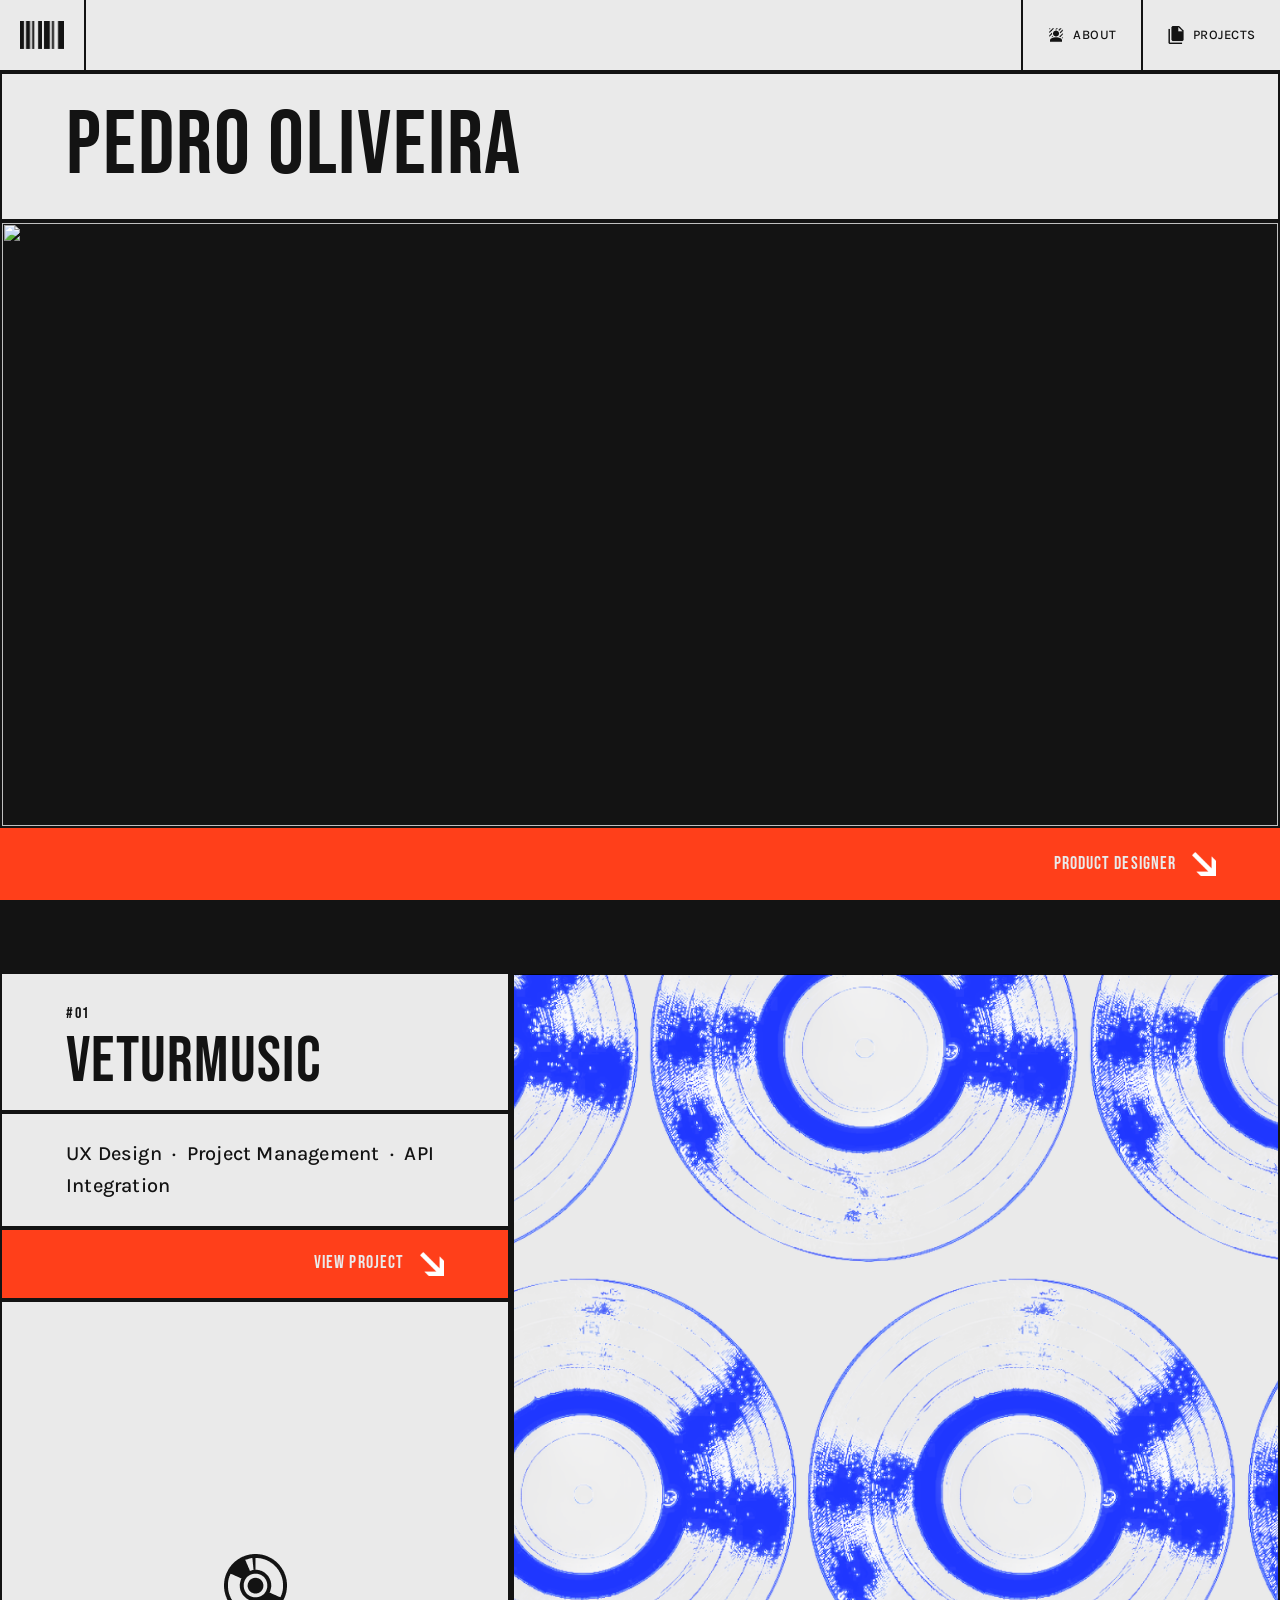
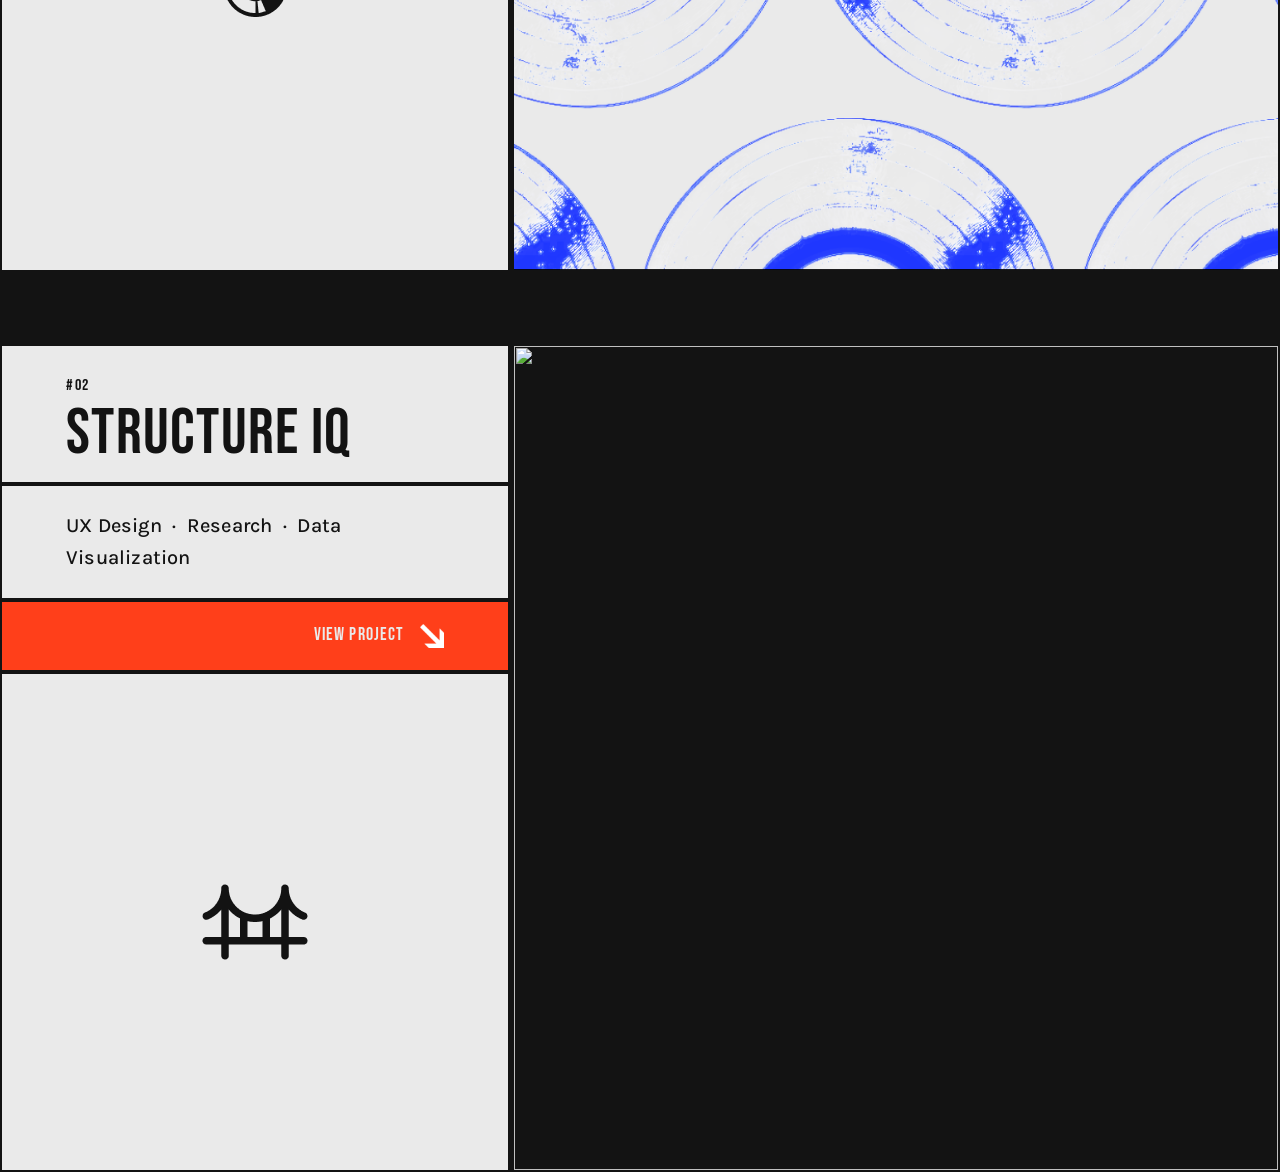
==== commit 24cdf67d: "Add images to hero/section divs and restore scroll animation - Fill hero dark block with h1.png, sec" ====
--- a/index.html
+++ b/index.html
@@ -57,7 +57,9 @@
           </div>
 
           <!-- Div 2: Dark -->
-          <div class="hero__block hero__block--dark"></div>
+          <div class="hero__block hero__block--dark">
+            <img src="assets/images/h1.png" alt="" class="s2__div5-img" aria-hidden="true">
+          </div>
 
           <!-- Div 3: Role + Arrow -->
           <div class="hero__block hero__block--role">
@@ -101,7 +103,9 @@
             </div>
 
             <!-- Right column: dark fill -->
-            <div class="s2__div5"></div>
+            <div class="s2__div5">
+              <img src="assets/images/v8.png" alt="" class="s2__div5-img" aria-hidden="true">
+            </div>
 
           </div>
 
@@ -139,7 +143,9 @@
             </div>
 
             <!-- Right column: dark fill -->
-            <div class="s2__div5"></div>
+            <div class="s2__div5">
+              <img src="assets/images/s1.png" alt="" class="s2__div5-img" aria-hidden="true">
+            </div>
 
           </div>
 
--- a/css/styles.css
+++ b/css/styles.css
@@ -616,6 +616,15 @@
   background-color: #131313;
   flex: 1;
   border: 2px solid #131313;
+  display: flex;
+  align-items: center;
+  justify-content: center;
+}
+
+.s2__div5-img {
+  width: 100%;
+  height: 100%;
+  object-fit: cover;
 }
 
 /* Row 3: CTA row — like hero div 3 */
@@ -782,6 +791,8 @@
   flex: 1;
   background-color: #131313;
   border: 2px solid #131313;
+  overflow: hidden;
+  min-height: 0;
 }
 
 /* Div 3: Role block */
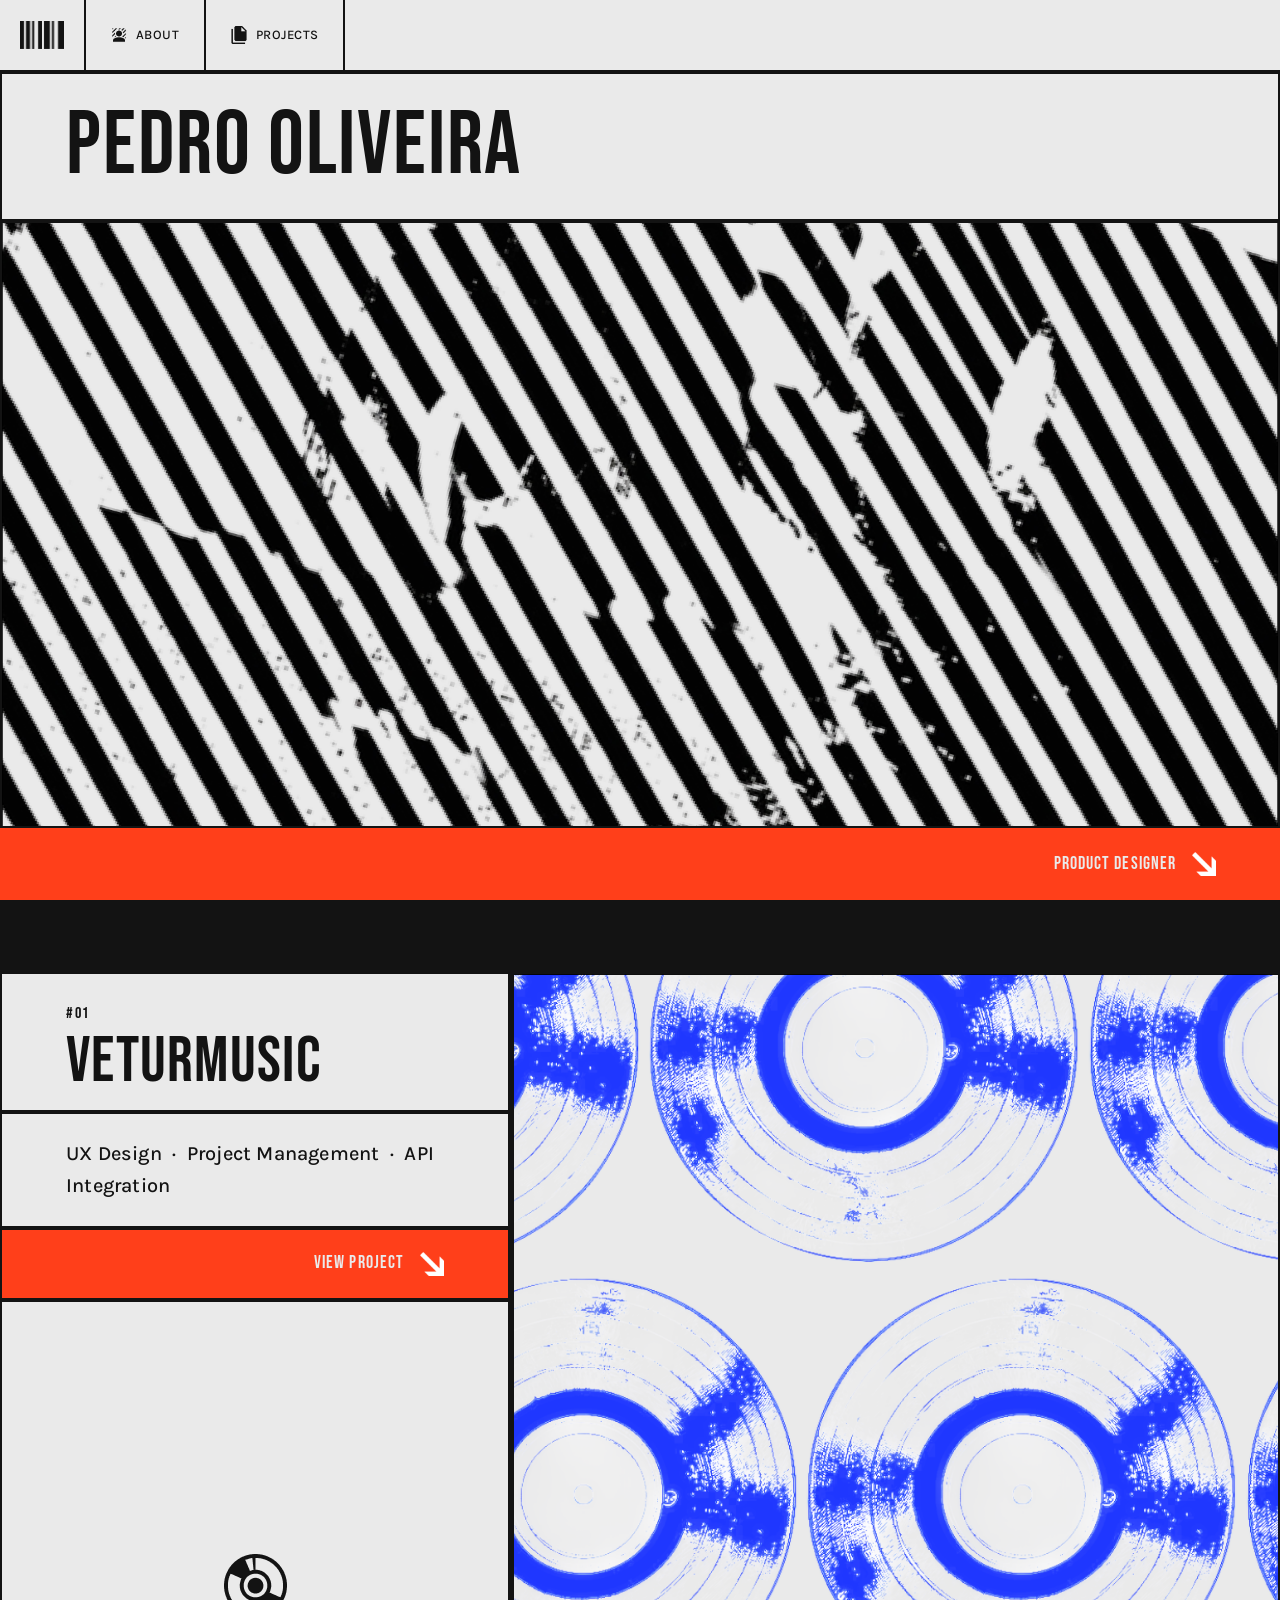
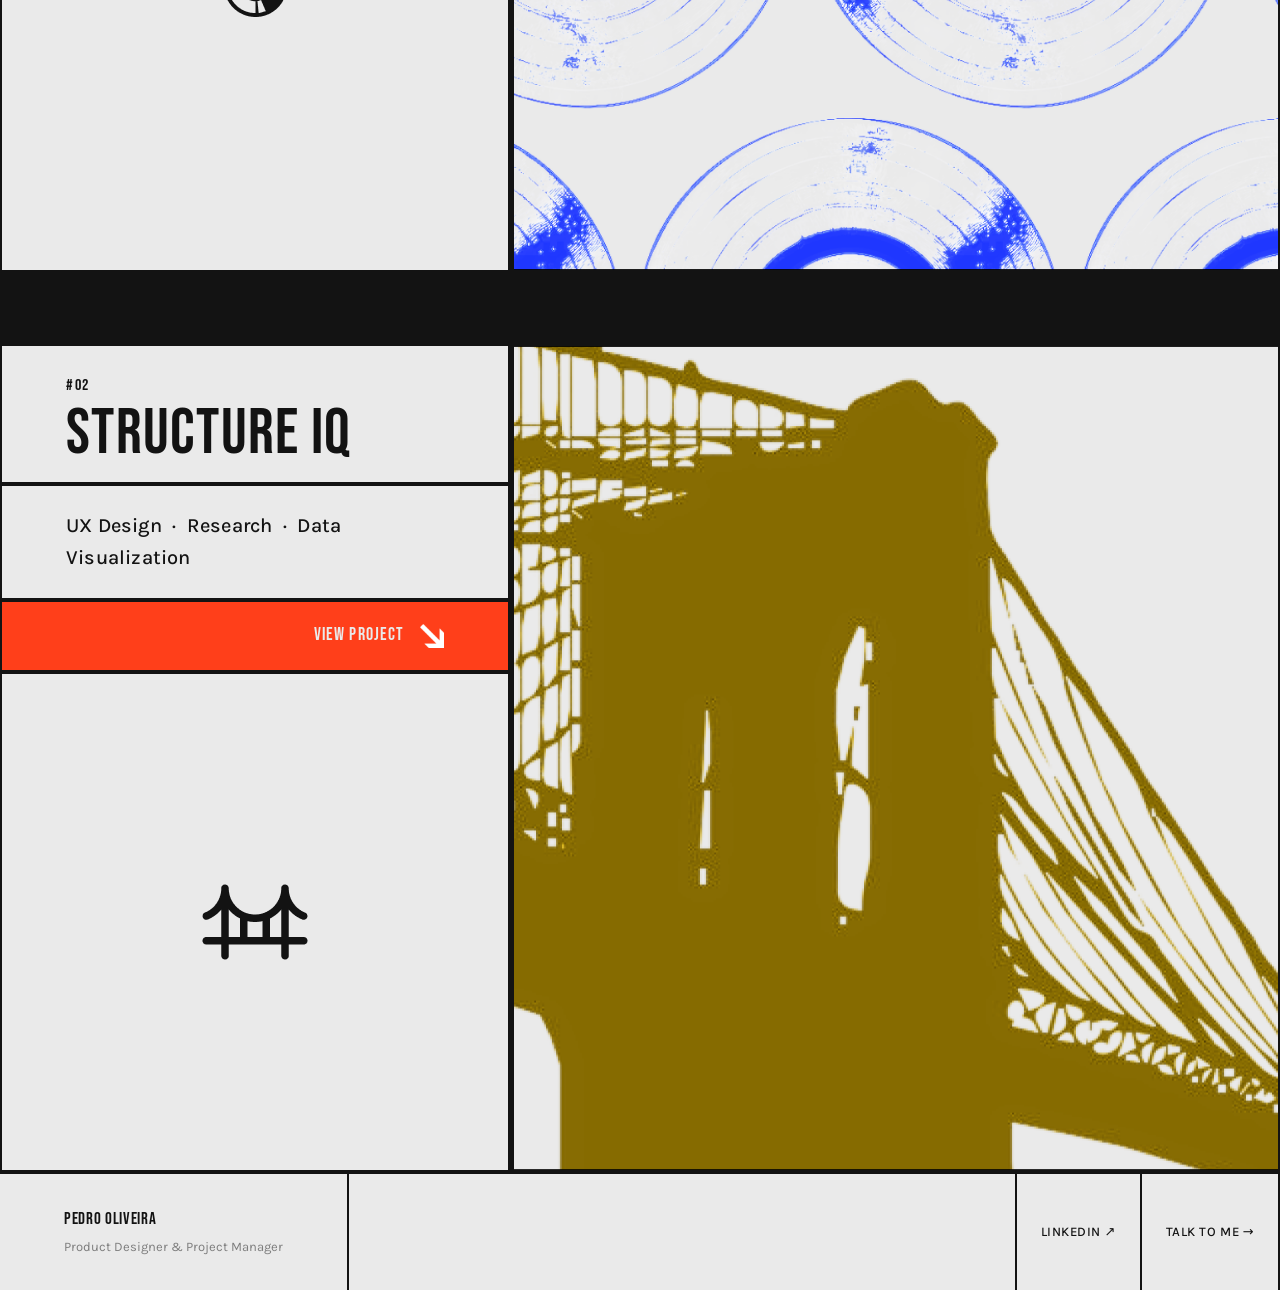
==== commit 82198264: "Add footer, brutalist modal, about page CV section, and UI refinements - Add footer with LinkedIn an" ====
--- a/index.html
+++ b/index.html
@@ -28,7 +28,7 @@
             <img src="assets/images/material-symbols_background-replace.png" alt="" class="navbar__link-icon" aria-hidden="true">
             About
           </a>
-          <a href="veturmusic.html" class="navbar__link" role="listitem">
+          <a href="index.html#statement" class="navbar__link" role="listitem">
             <img src="assets/images/mdi_files.png" alt="" class="navbar__link-icon" aria-hidden="true">
             Projects
           </a>
@@ -154,14 +154,25 @@
 
     </main>
 
+    <!-- Footer -->
+    <footer class="site-footer">
+      <div class="footer__left">
+        <span class="footer__name">Pedro Oliveira</span>
+        <span class="footer__sub">Product Designer & Project Manager</span>
+      </div>
+      <div class="navbar__links-box">
+        <a href="https://www.linkedin.com/in/pedro-fernandes-de-oliveira-b005162bb/?skipRedirect=true" target="_blank" rel="noopener noreferrer" class="navbar__link" role="listitem">LinkedIn ↗</a>
+        <a href="#" class="navbar__link" id="open-contact" role="listitem">Talk to me →</a>
+      </div>
+    </footer>
 
   </div>
 
   <!-- Contact Modal -->
   <div class="modal-overlay" id="contact-modal" role="dialog" aria-modal="true" aria-labelledby="modal-title">
     <div class="modal">
-      <button class="modal__close" id="close-contact" aria-label="Close contact form">✕</button>
-      <h2 class="modal__title" id="modal-title">Get in touch</h2>
+      
+      <div class="modal__header"><h2 class="modal__title" id="modal-title">Get in touch</h2><button class="modal__close" id="close-contact" aria-label="Close contact form">✕</button></div>
       <p class="modal__subtitle">Send me a message and I'll get back to you soon.</p>
       <form class="modal__form" name="contact" method="POST" data-netlify="true" netlify-honeypot="bot-field">
         <input type="hidden" name="form-name" value="contact">
--- a/css/styles.css
+++ b/css/styles.css
@@ -199,7 +199,7 @@
   background-color: var(--color-bg);
   display: flex;
   align-items: stretch;
-  justify-content: space-between;
+  justify-content: flex-start;
   border-bottom: 2px solid #131313;
 }
 
@@ -235,10 +235,7 @@
 .navbar__links-box {
   display: flex;
   align-items: stretch;
-  border: 2px solid #131313;
-  border-top: none;
-  border-bottom: none;
-  border-right: none;
+  border: none;
 }
 
 .navbar__link {
@@ -259,6 +256,10 @@
 
 .navbar__link:first-child {
   border-left: none;
+}
+
+.navbar__link:last-child {
+  border-right: 2px solid #131313;
 }
 
 .navbar__link:hover {
@@ -1867,11 +1868,10 @@
   display: none;
   position: fixed;
   inset: 0;
-  background-color: rgba(0, 0, 0, 0.55);
+  background-color: rgba(19, 19, 19, 0.75);
   z-index: 200;
   align-items: center;
   justify-content: center;
-  padding: var(--space-5);
 }
 
 .modal-overlay.open {
@@ -1879,82 +1879,121 @@
 }
 
 .modal {
-  background-color: var(--color-bg);
-  border-radius: var(--radius);
-  padding: 3rem;
-  width: 100%;
-  max-width: 520px;
+  background-color: #eaeaea;
+  border: 2px solid #131313;
+  border-radius: 0;
+  width: 100%;
+  max-width: 560px;
   position: relative;
-  box-shadow: var(--shadow-md);
+  box-shadow: none;
+  display: flex;
+  flex-direction: column;
+}
+
+.modal__header {
+  display: flex;
+  align-items: center;
+  justify-content: space-between;
+  border-bottom: 2px solid #131313;
+  padding: var(--space-5) var(--space-6);
 }
 
 .modal__close {
-  position: absolute;
-  top: 1.25rem;
-  right: 1.25rem;
-  font-size: var(--text-lg);
-  color: var(--color-text-muted);
+  position: static;
+  font-size: var(--text-base);
+  font-family: var(--font-body);
+  font-weight: 600;
+  color: #131313;
   cursor: pointer;
   background: none;
-  border: none;
-  line-height: 1;
-  transition: color var(--transition);
+  border: 2px solid #131313;
+  padding: 0.25rem 0.75rem;
+  line-height: 1.4;
+  transition: background-color 0.15s ease, color 0.15s ease;
 }
 
 .modal__close:hover {
-  color: var(--color-text);
+  background-color: #131313;
+  color: #eaeaea;
 }
 
 .modal__title {
-  font-family: var(--font-heading);
+  font-family: 'Bebas Neue', sans-serif;
   font-size: var(--text-4xl);
   font-weight: 400;
-  color: var(--color-text);
-  margin-bottom: var(--space-2);
+  color: #131313;
+  letter-spacing: 0.04em;
 }
 
 .modal__subtitle {
-  font-size: var(--text-base);
-  color: var(--color-text-muted);
-  margin-bottom: var(--space-6);
+  display: none;
 }
 
 .modal__form {
   display: flex;
   flex-direction: column;
-  gap: var(--space-5);
+  gap: 0;
 }
 
 .modal__field {
   display: flex;
   flex-direction: column;
-  gap: var(--space-2);
+  border-bottom: 2px solid #131313;
 }
 
 .modal__field label {
+  font-family: var(--font-body);
   font-size: var(--text-sm);
   font-weight: 600;
-  color: var(--color-text);
+  color: #131313;
+  text-transform: uppercase;
+  letter-spacing: 0.06em;
+  padding: var(--space-3) var(--space-6) 0;
 }
 
 .modal__field input,
 .modal__field textarea {
   font-family: var(--font-body);
   font-size: var(--text-base);
-  color: var(--color-text);
-  background-color: #fff;
-  border: 1px solid var(--color-border);
-  border-radius: var(--radius);
-  padding: 0.75rem 1rem;
+  color: #131313;
+  background-color: transparent;
+  border: none;
+  border-radius: 0;
+  padding: var(--space-3) var(--space-6) var(--space-4);
   width: 100%;
   outline: none;
-  transition: border-color var(--transition);
   resize: none;
+}
+
+.modal__field input::placeholder,
+.modal__field textarea::placeholder {
+  color: #131313;
+  opacity: 0.35;
 }
 
 .modal__field input:focus,
 .modal__field textarea:focus {
-  border-color: var(--color-text);
+  background-color: rgba(19,19,19,0.04);
+}
+
+.modal__form .btn-primary {
+  font-family: 'Bebas Neue', sans-serif;
+  font-size: var(--text-xl);
+  font-weight: 400;
+  letter-spacing: 0.06em;
+  background-color: #131313;
+  color: #eaeaea;
+  border: none;
+  border-radius: 0;
+  padding: var(--space-5) var(--space-6);
+  cursor: pointer;
+  width: 100% !important;
+  text-align: left;
+  transition: background-color 0.15s ease;
+}
+
+.modal__form .btn-primary:hover {
+  background-color: #FF3F1A;
 }
 
 /* ----------------------------------------------------------
@@ -2587,3 +2626,84 @@
 body.dark-theme .footer__contact:hover {
   background-color: #2A2A2A;
 }
+
+/* --- Footer --- */
+.site-footer {
+  display: flex;
+  align-items: stretch;
+  justify-content: space-between;
+  border-top: 2px solid #131313;
+  background-color: var(--color-bg);
+  padding: 0;
+}
+
+.site-footer .navbar__link:first-child {
+  border-left: 2px solid #131313;
+}
+
+.footer__left {
+  display: flex;
+  flex-direction: column;
+  justify-content: center;
+  gap: 0.25rem;
+  padding: var(--space-6) var(--section-x);
+  border-right: 2px solid #131313;
+}
+
+.footer__name {
+  font-family: 'Bebas Neue', sans-serif;
+  font-size: var(--text-xl);
+  font-weight: 400;
+  color: #131313;
+  letter-spacing: 0.04em;
+}
+
+.footer__sub {
+  font-family: var(--font-body);
+  font-size: var(--text-sm);
+  font-weight: 400;
+  color: #131313;
+  opacity: 0.5;
+}
+
+.footer__right {
+  display: flex;
+  align-items: stretch;
+}
+
+.footer__link {
+  display: flex;
+  align-items: center;
+  padding: 0 2rem;
+  font-family: var(--font-body);
+  font-size: var(--text-sm);
+  font-weight: 500;
+  color: #131313;
+  border-left: 2px solid #131313;
+  transition: background-color 0.15s ease;
+}
+
+.footer__link:hover {
+  background-color: #131313;
+  color: var(--color-bg);
+}
+
+.footer__cta {
+  display: flex;
+  align-items: center;
+  padding: 0 2rem;
+  font-family: 'Bebas Neue', sans-serif;
+  font-size: var(--text-xl);
+  font-weight: 400;
+  color: var(--color-bg);
+  background-color: #131313;
+  border-left: 2px solid #131313;
+  letter-spacing: 0.06em;
+  cursor: pointer;
+  text-decoration: none;
+  transition: background-color 0.15s ease, color 0.15s ease;
+}
+
+.footer__cta:hover {
+  background-color: #FF3F1A;
+}
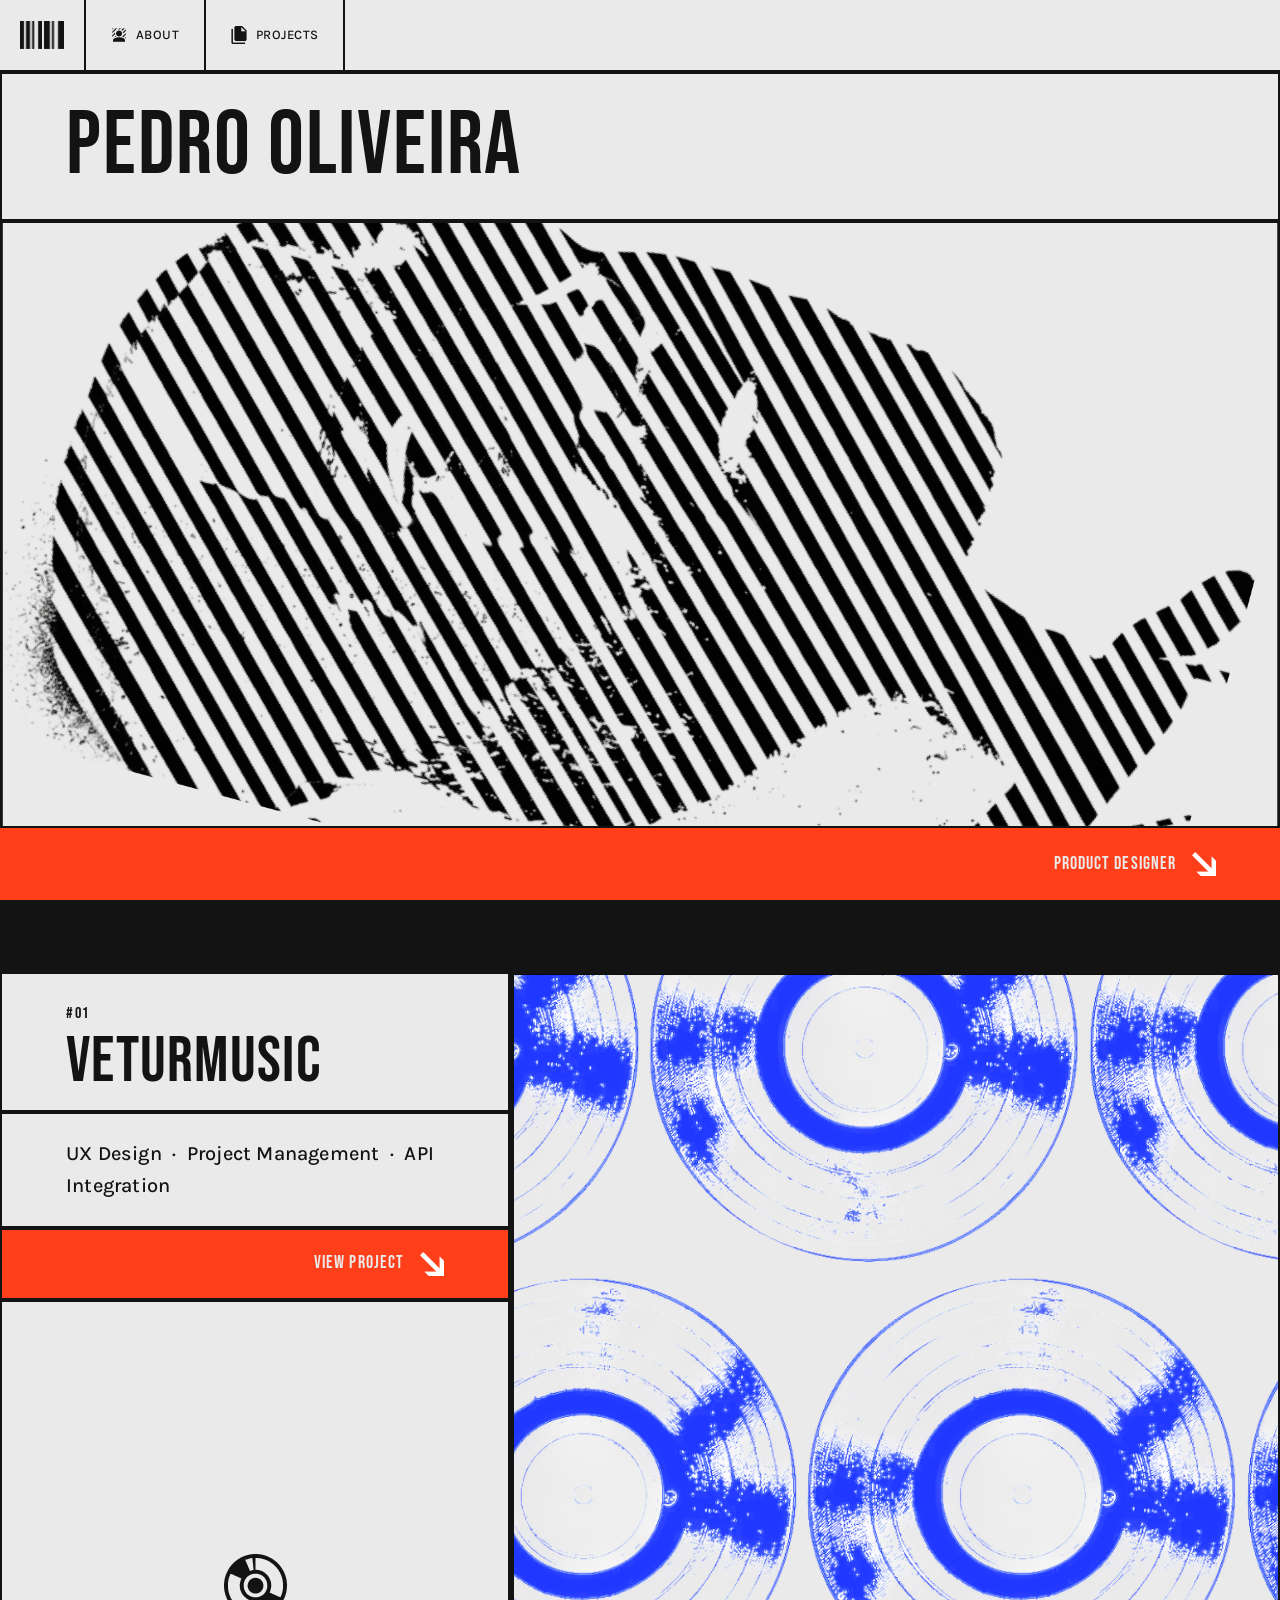
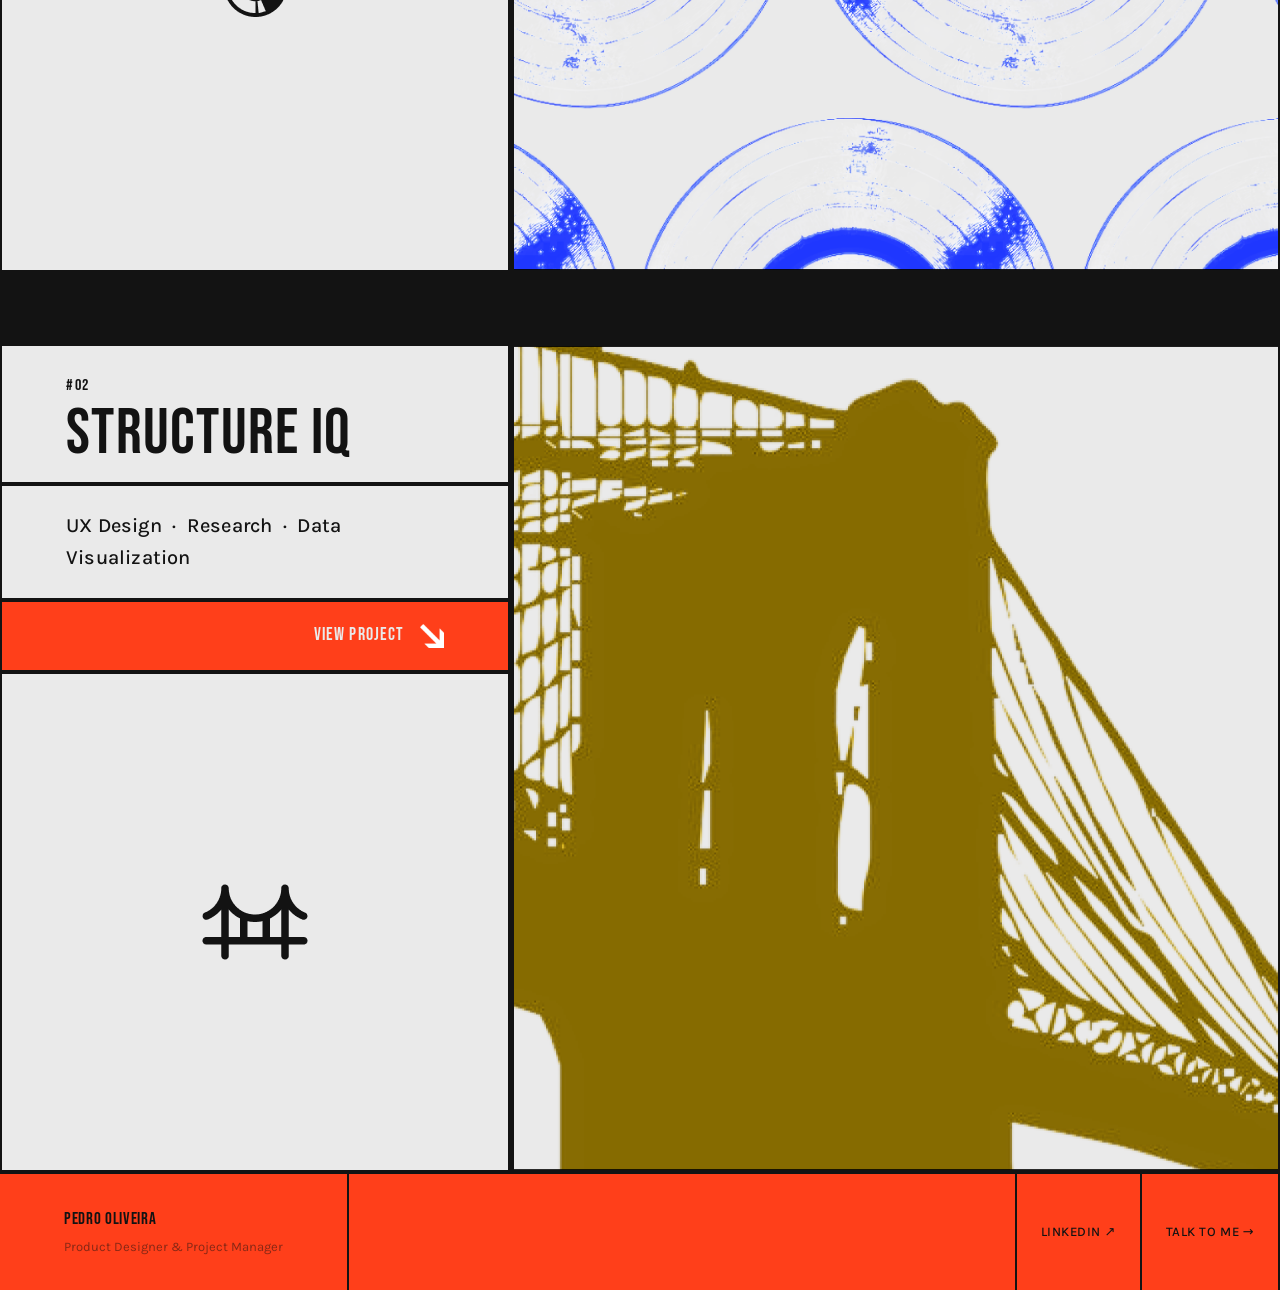
==== commit c14090d7: "Vetur case study layout polish and heading treatments - Paint all section heading divs #131313 acros" ====
--- a/index.html
+++ b/index.html
@@ -84,7 +84,7 @@
 
             <!-- Left column: div2 + div3 + div4 + div6 stacked -->
             <div class="s2__left">
-              <div class="s2__div2">
+              <div class="s2__div2 about-hero__heading">
                 <span class="s2__number">#01</span>
                 <h3 class="s2__project-title">Veturmusic</h3>
               </div>
@@ -124,7 +124,7 @@
 
             <!-- Left column: div2 + div3 + div4 + div6 stacked -->
             <div class="s2__left">
-              <div class="s2__div2">
+              <div class="s2__div2 about-hero__heading">
                 <span class="s2__number">#02</span>
                 <h3 class="s2__project-title">Structure IQ</h3>
               </div>
--- a/css/styles.css
+++ b/css/styles.css
@@ -2633,7 +2633,7 @@
   align-items: stretch;
   justify-content: space-between;
   border-top: 2px solid #131313;
-  background-color: var(--color-bg);
+  background-color: #FF3F1A;
   padding: 0;
 }
 
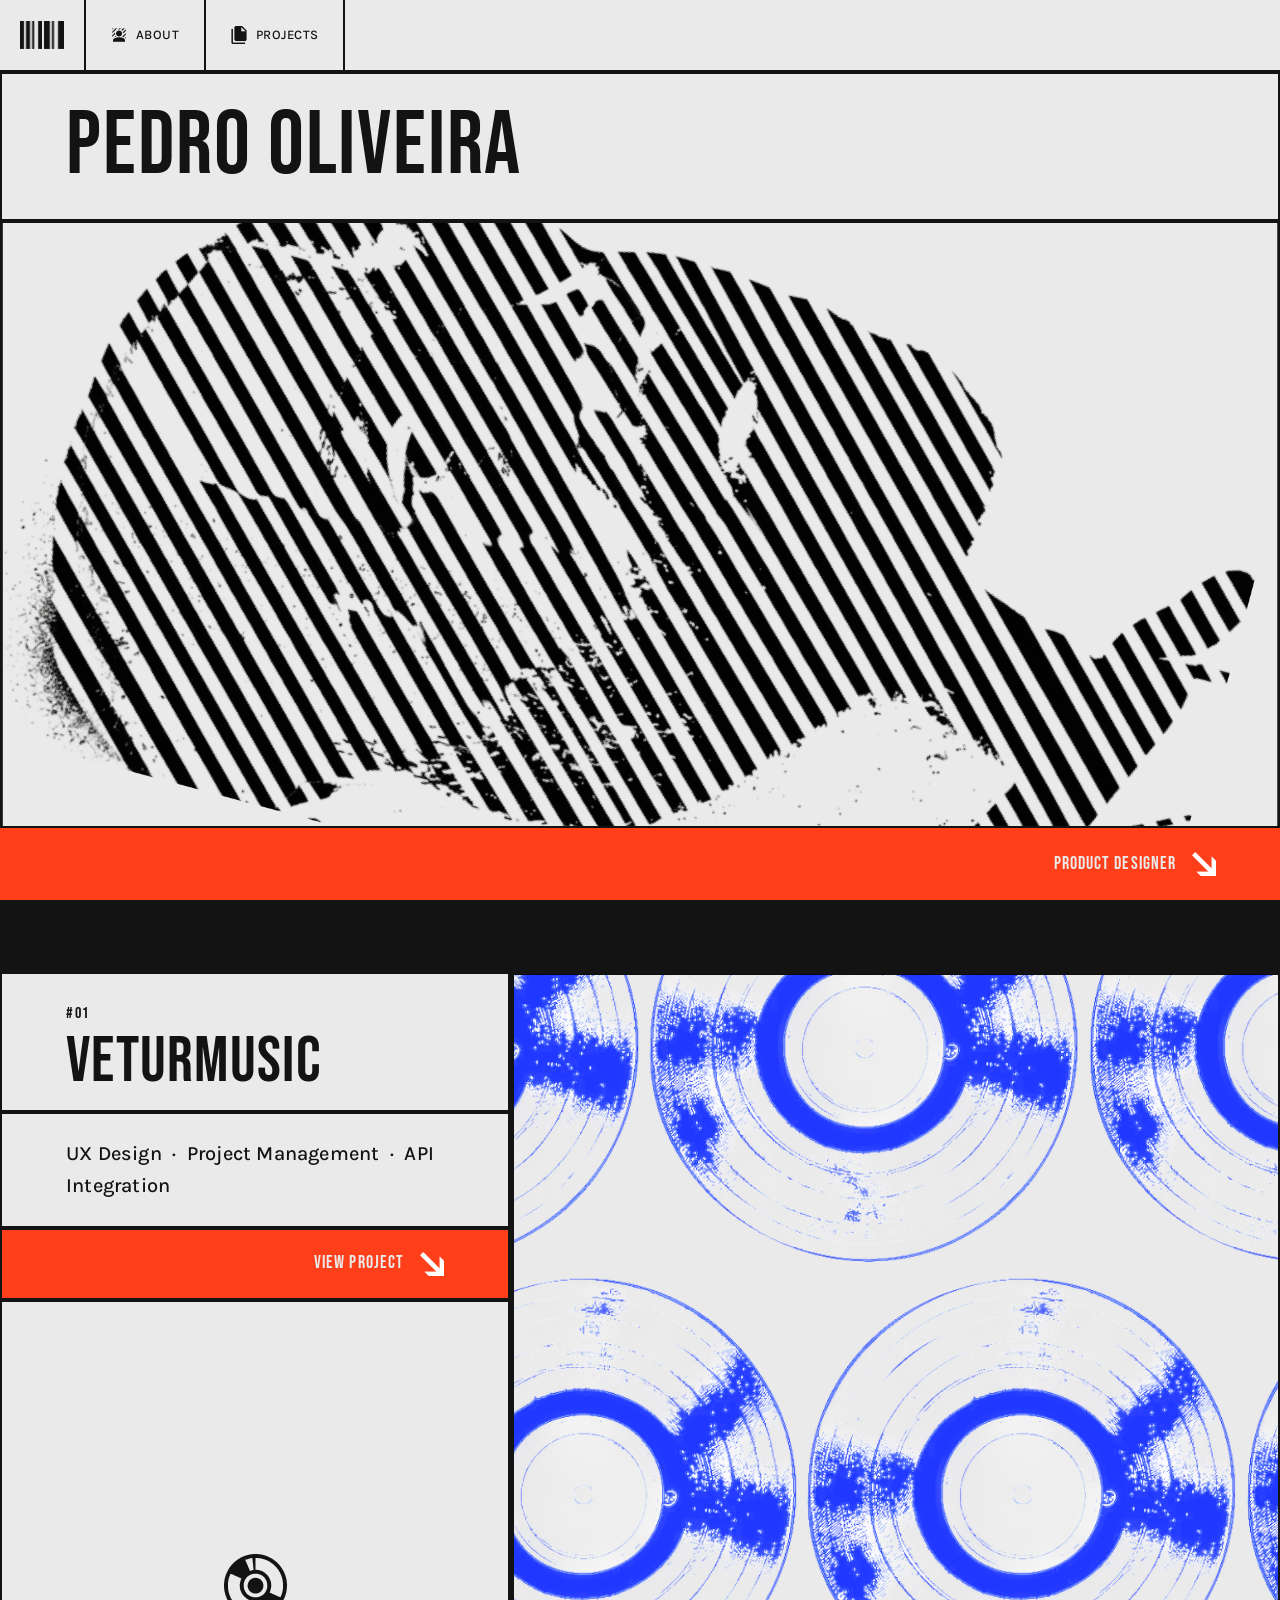
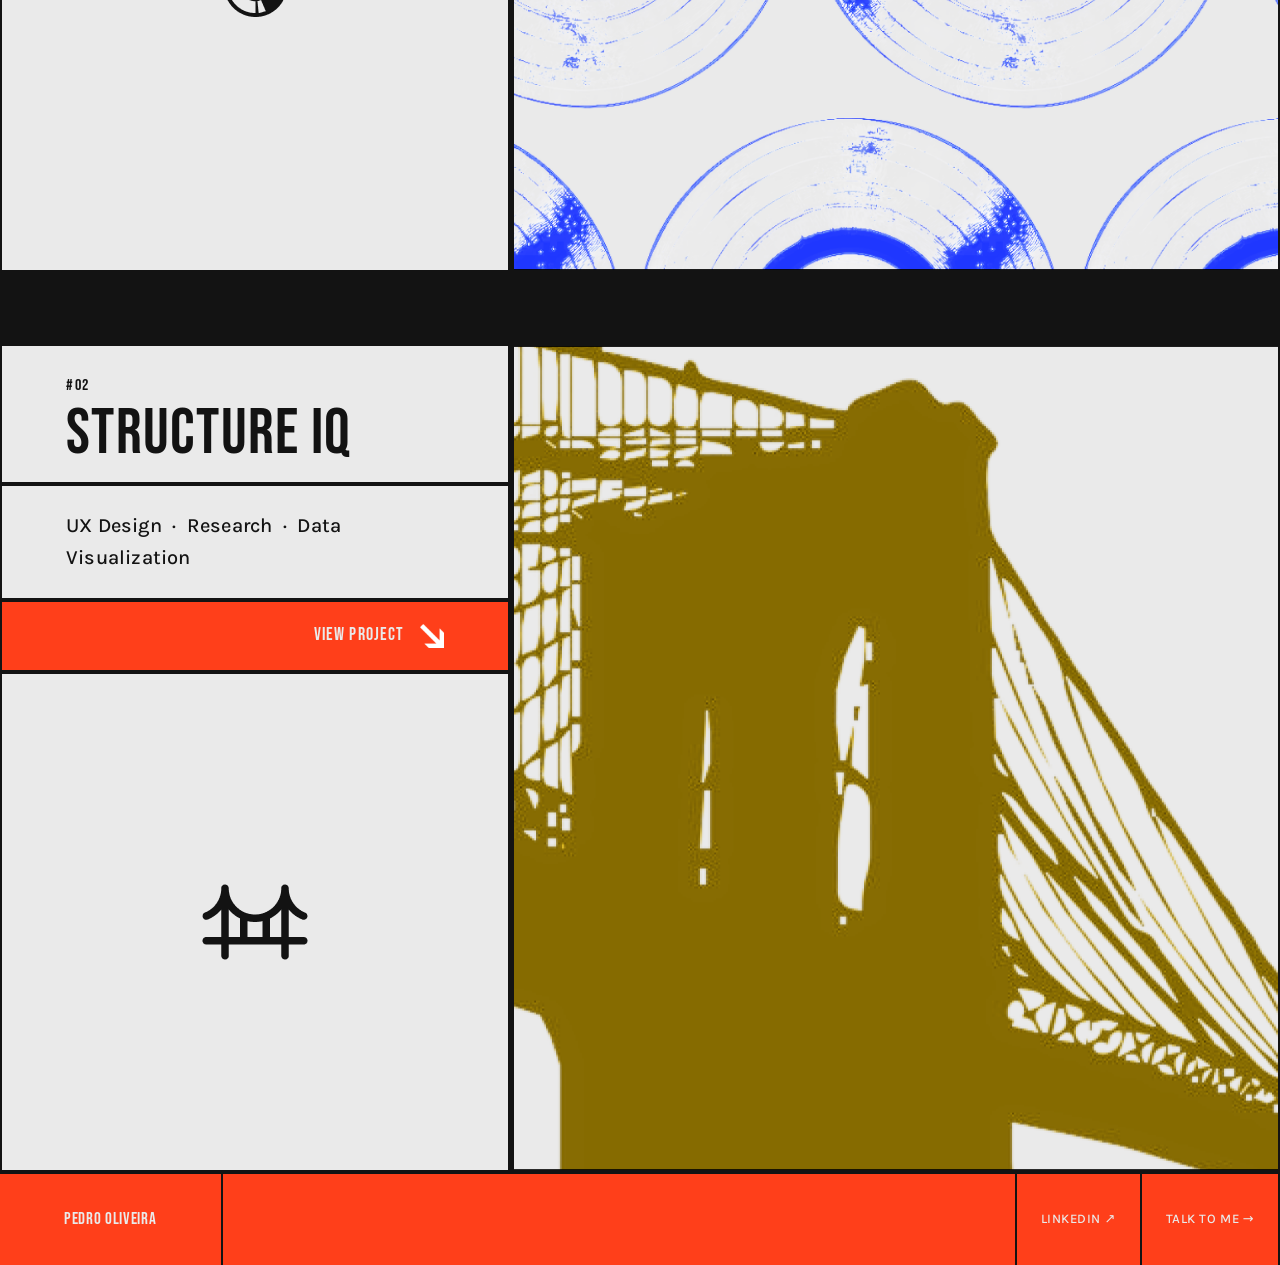
==== commit 83ff627d: "Footer color, text cleanup, and footer subtitle removal - Footer background #FF3F1A with #eaeaea tex" ====
--- a/index.html
+++ b/index.html
@@ -158,7 +158,6 @@
     <footer class="site-footer">
       <div class="footer__left">
         <span class="footer__name">Pedro Oliveira</span>
-        <span class="footer__sub">Product Designer & Project Manager</span>
       </div>
       <div class="navbar__links-box">
         <a href="https://www.linkedin.com/in/pedro-fernandes-de-oliveira-b005162bb/?skipRedirect=true" target="_blank" rel="noopener noreferrer" class="navbar__link" role="listitem">LinkedIn ↗</a>
--- a/css/styles.css
+++ b/css/styles.css
@@ -2641,6 +2641,16 @@
   border-left: 2px solid #131313;
 }
 
+.site-footer .navbar__link {
+  color: #eaeaea;
+  border-color: #131313;
+}
+
+.site-footer .navbar__link:hover {
+  background-color: #131313;
+  color: #eaeaea;
+}
+
 .footer__left {
   display: flex;
   flex-direction: column;
@@ -2654,7 +2664,7 @@
   font-family: 'Bebas Neue', sans-serif;
   font-size: var(--text-xl);
   font-weight: 400;
-  color: #131313;
+  color: #eaeaea;
   letter-spacing: 0.04em;
 }
 
@@ -2662,7 +2672,7 @@
   font-family: var(--font-body);
   font-size: var(--text-sm);
   font-weight: 400;
-  color: #131313;
+  color: #eaeaea;
   opacity: 0.5;
 }
 
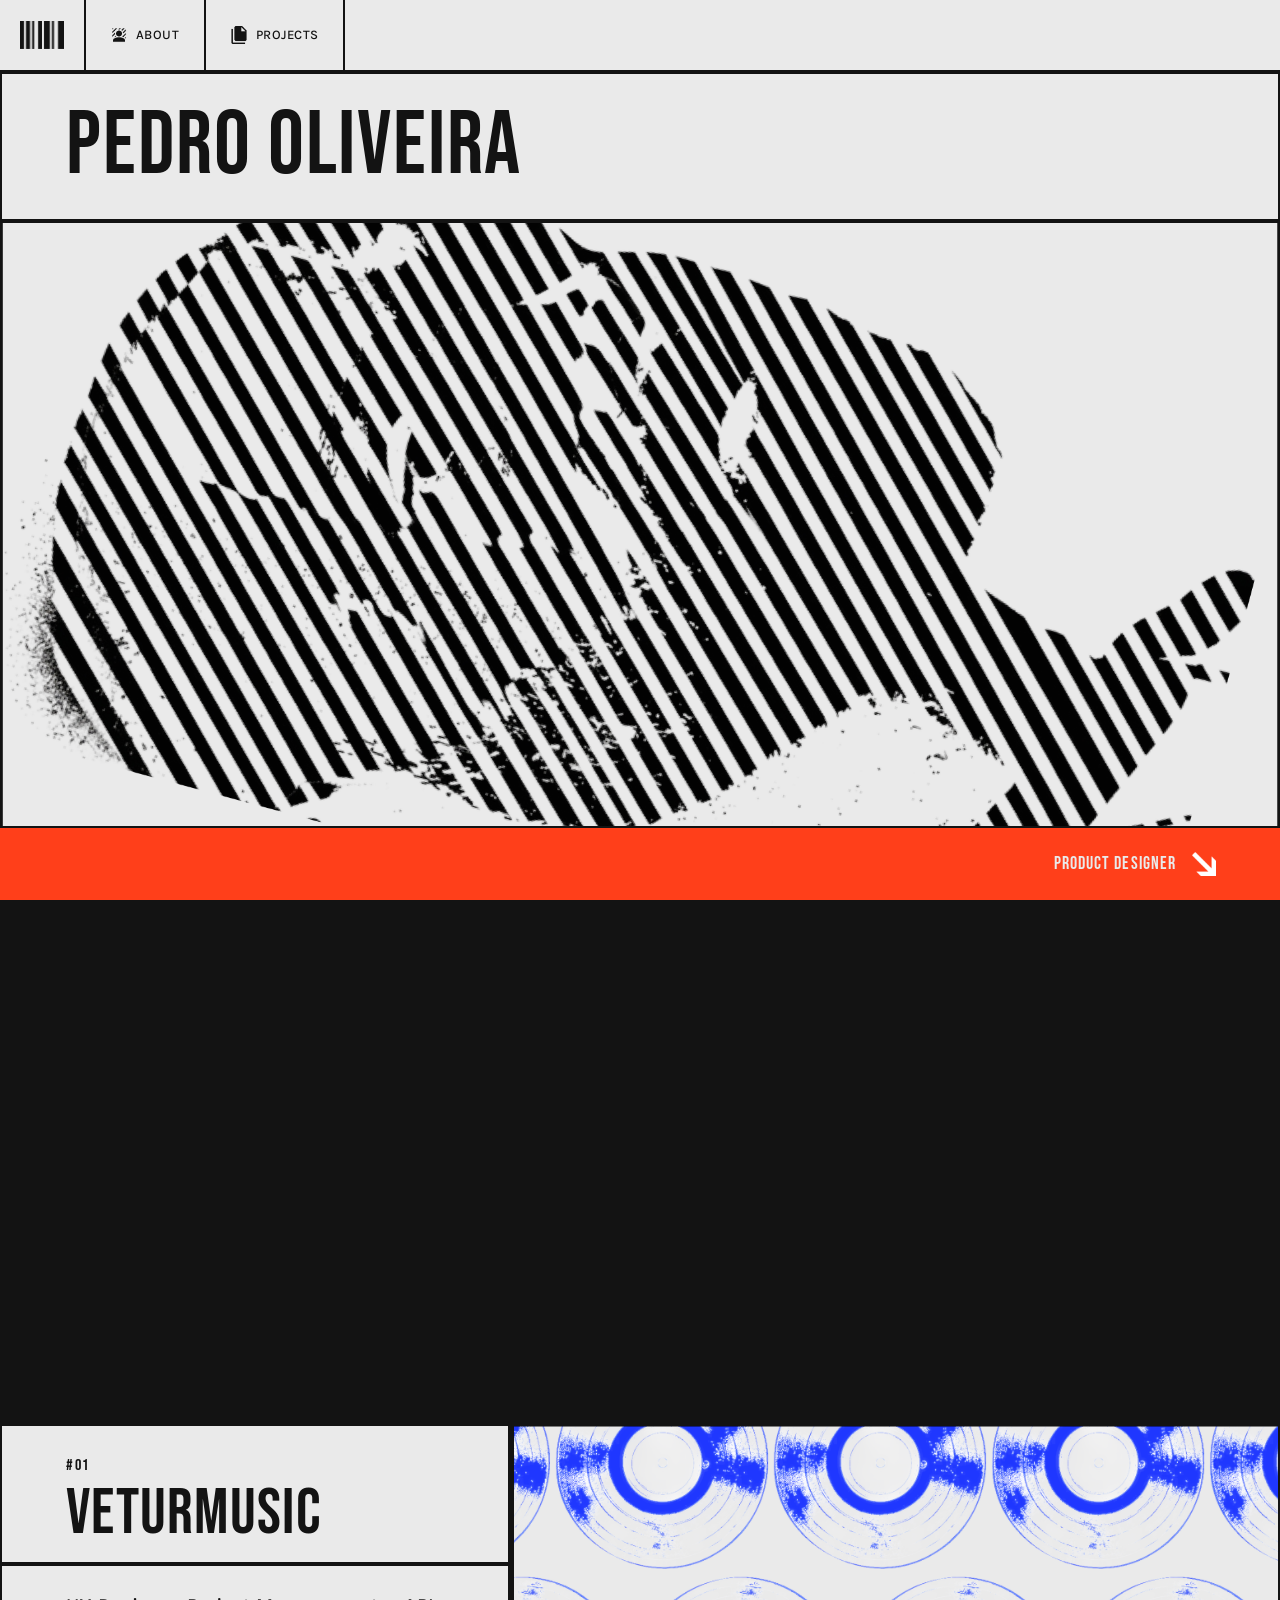
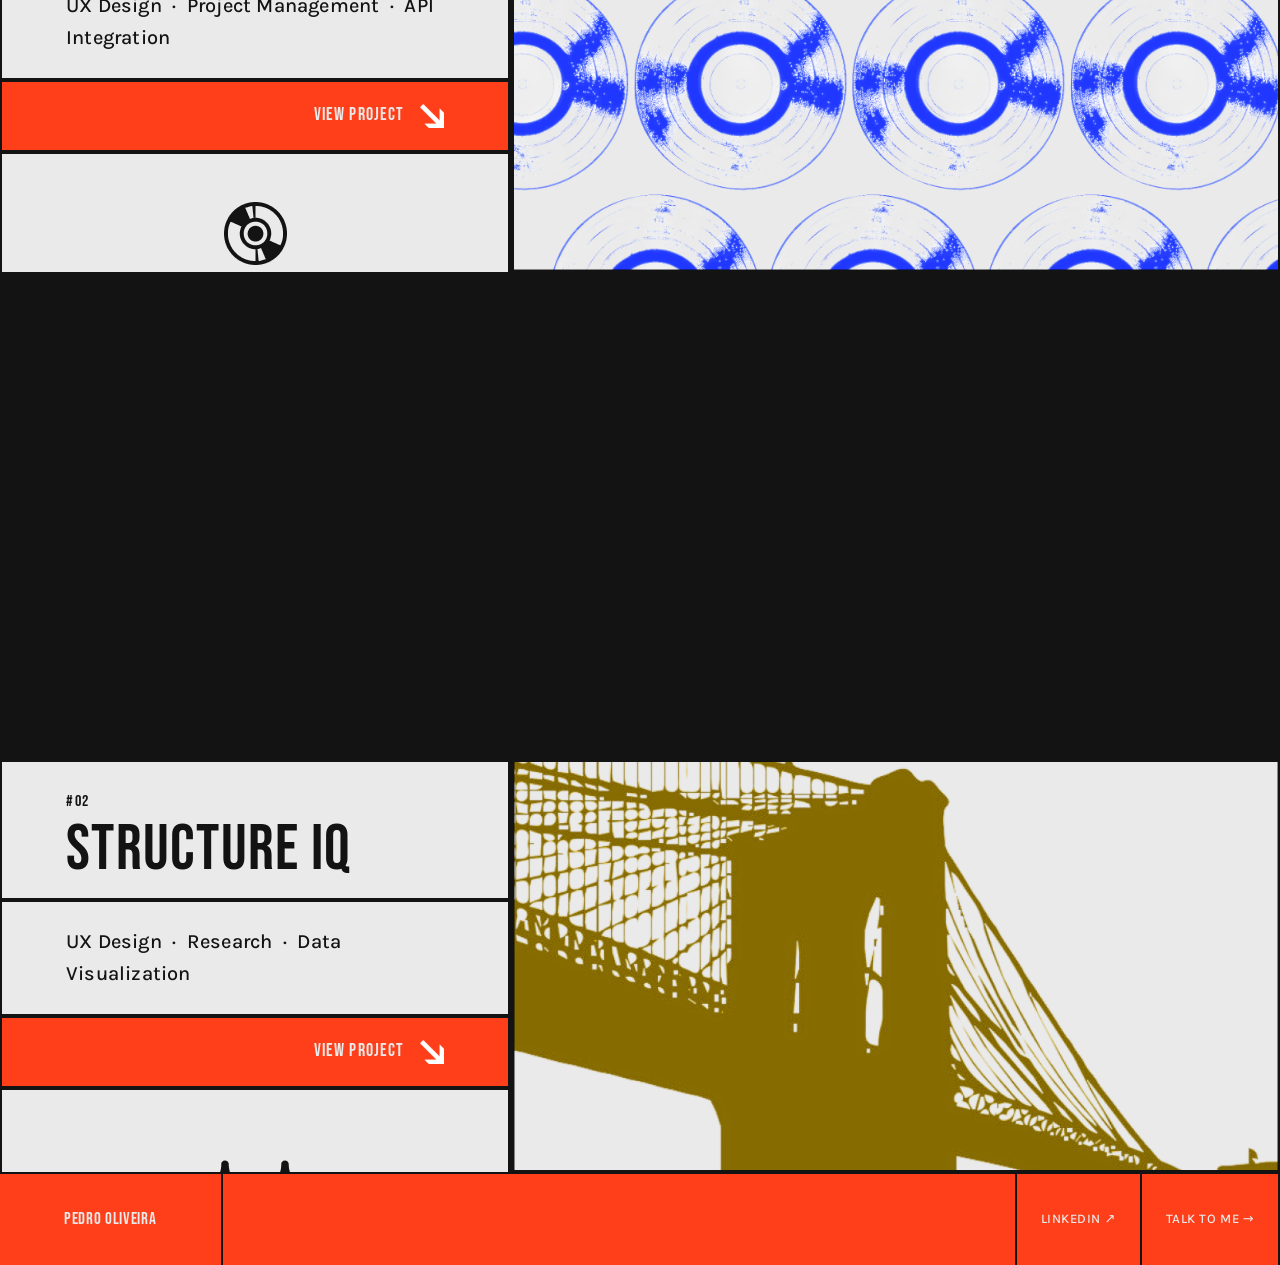
==== commit 876ac605: "Tune scroll animation and add dark blocks to home sections - Reduce scale shrink to 4% and slide to " ====
--- a/index.html
+++ b/index.html
@@ -79,6 +79,9 @@
       <section class="s2" id="statement">
         <div class="s2__main">
 
+          <!-- Dark block (matches hero) -->
+          <div class="hero__block hero__block--dark"></div>
+
           <!-- Row 2: left + right -->
           <div class="s2__row2">
 
@@ -118,6 +121,9 @@
 
           <!-- Row 1: colored bar -->
           <div class="s2__div1"></div>
+
+          <!-- Dark block (matches hero) -->
+          <div class="hero__block hero__block--dark"></div>
 
           <!-- Row 2: left + right -->
           <div class="s2__row2">
--- a/css/styles.css
+++ b/css/styles.css
@@ -2717,3 +2717,82 @@
 .footer__cta:hover {
   background-color: #FF3F1A;
 }
+
+/* ==========================================================
+   MOBILE RESPONSIVE — ≤ 768px
+   ========================================================== */
+@media (max-width: 768px) {
+
+  /* --- Navbar --- */
+  .navbar__links-box { display: none; }
+  .navbar__hamburger { display: flex; }
+
+  /* --- Hero --- */
+  .hero__main {
+    flex-direction: column;
+  }
+
+  .hero__block--dark {
+    flex: none;
+    height: 140px;
+    overflow: hidden;
+  }
+
+  .hero__block--title {
+    padding: var(--space-5) var(--space-4);
+  }
+
+  .hero__title {
+    font-size: clamp(2.5rem, 10vw, 4rem);
+  }
+
+  /* --- Section rows --- */
+  .s2__row2 {
+    flex-direction: column;
+  }
+
+  .s2__left {
+    width: 100%;
+    border-right: none;
+    border-bottom: 2px solid #131313;
+    flex-shrink: unset;
+  }
+
+  .s2__div5 {
+    height: 220px;
+    flex: none;
+  }
+
+  .s2__div5-img {
+    height: 220px;
+  }
+
+  .s2__tags {
+    font-size: var(--text-sm);
+  }
+
+  /* --- Footer --- */
+  .site-footer {
+    flex-direction: column;
+  }
+
+  .footer__left {
+    border-right: none;
+    border-bottom: 2px solid #131313;
+    padding: var(--space-4) var(--space-5);
+  }
+
+  .site-footer .navbar__links-box {
+    display: flex;
+    width: 100%;
+  }
+
+  .site-footer .navbar__link {
+    flex: 1;
+    justify-content: center;
+  }
+
+  .site-footer .navbar__link:first-child {
+    border-left: none;
+  }
+}
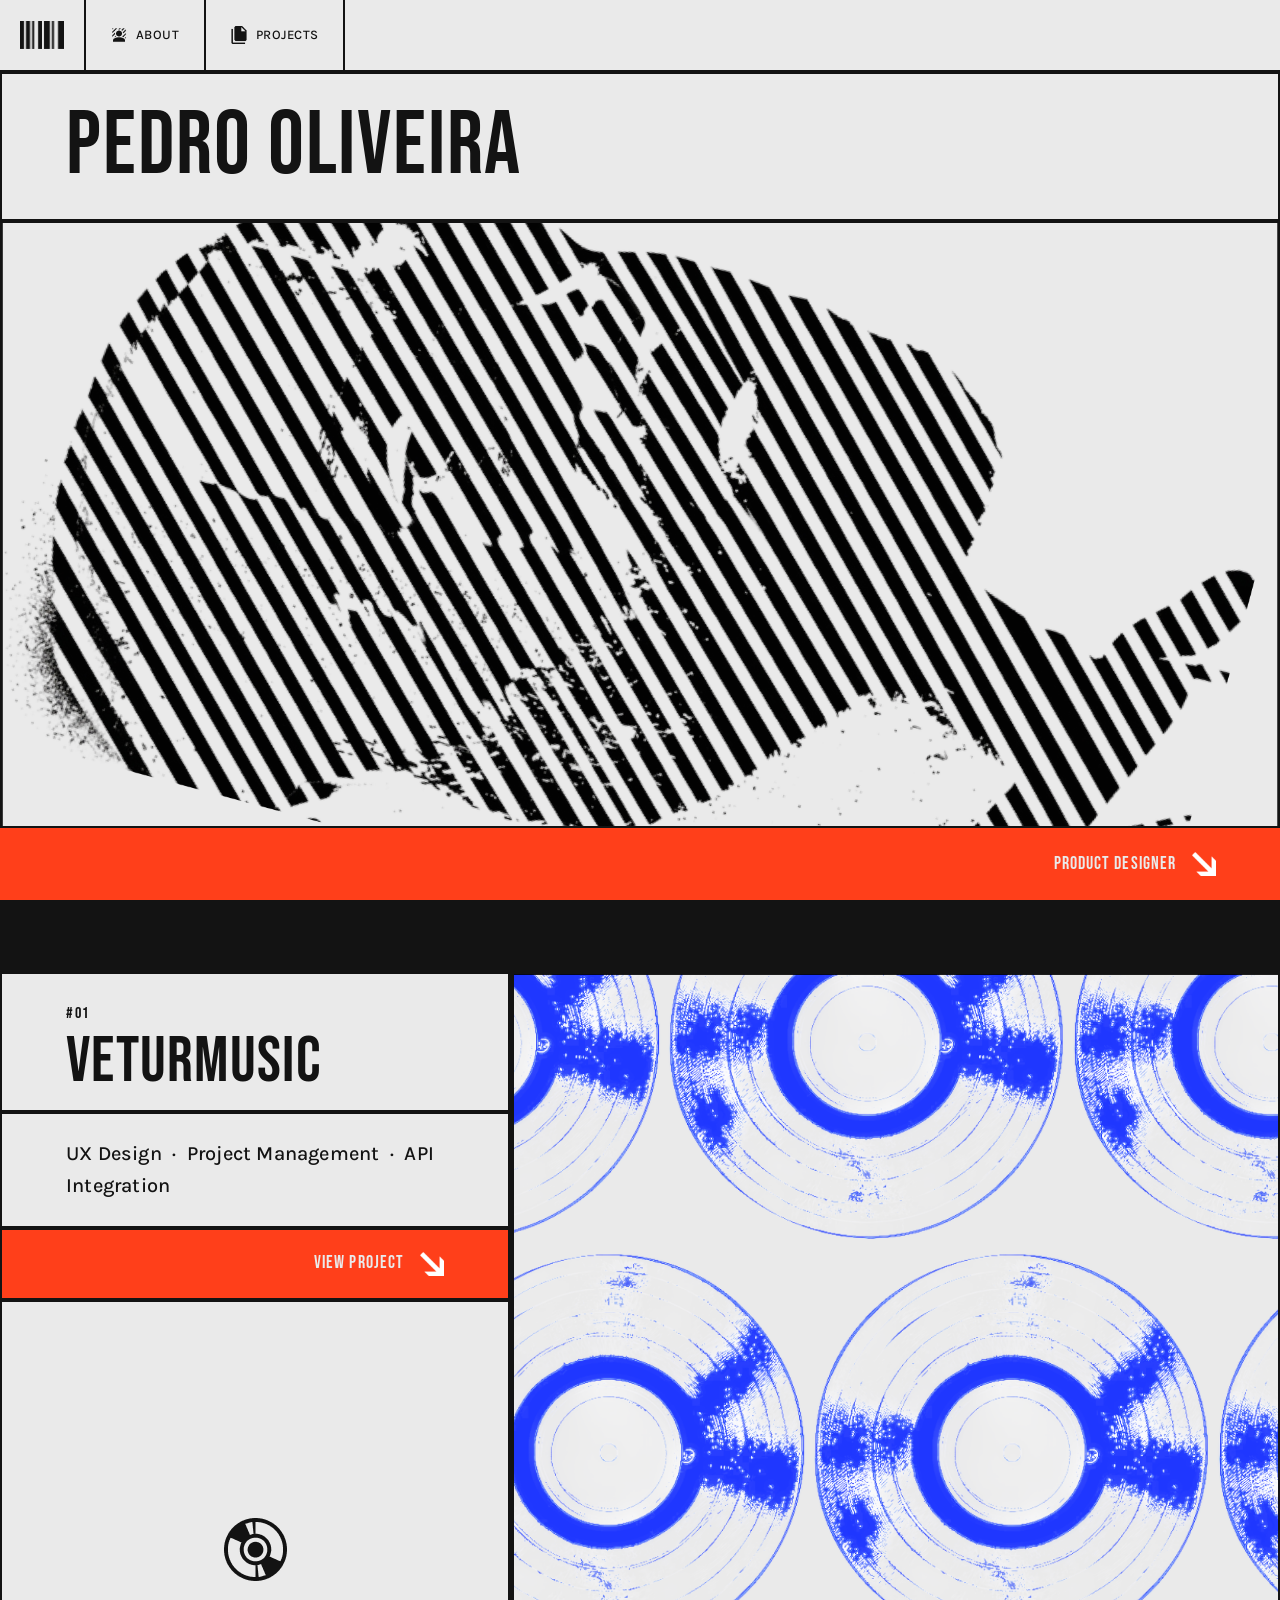
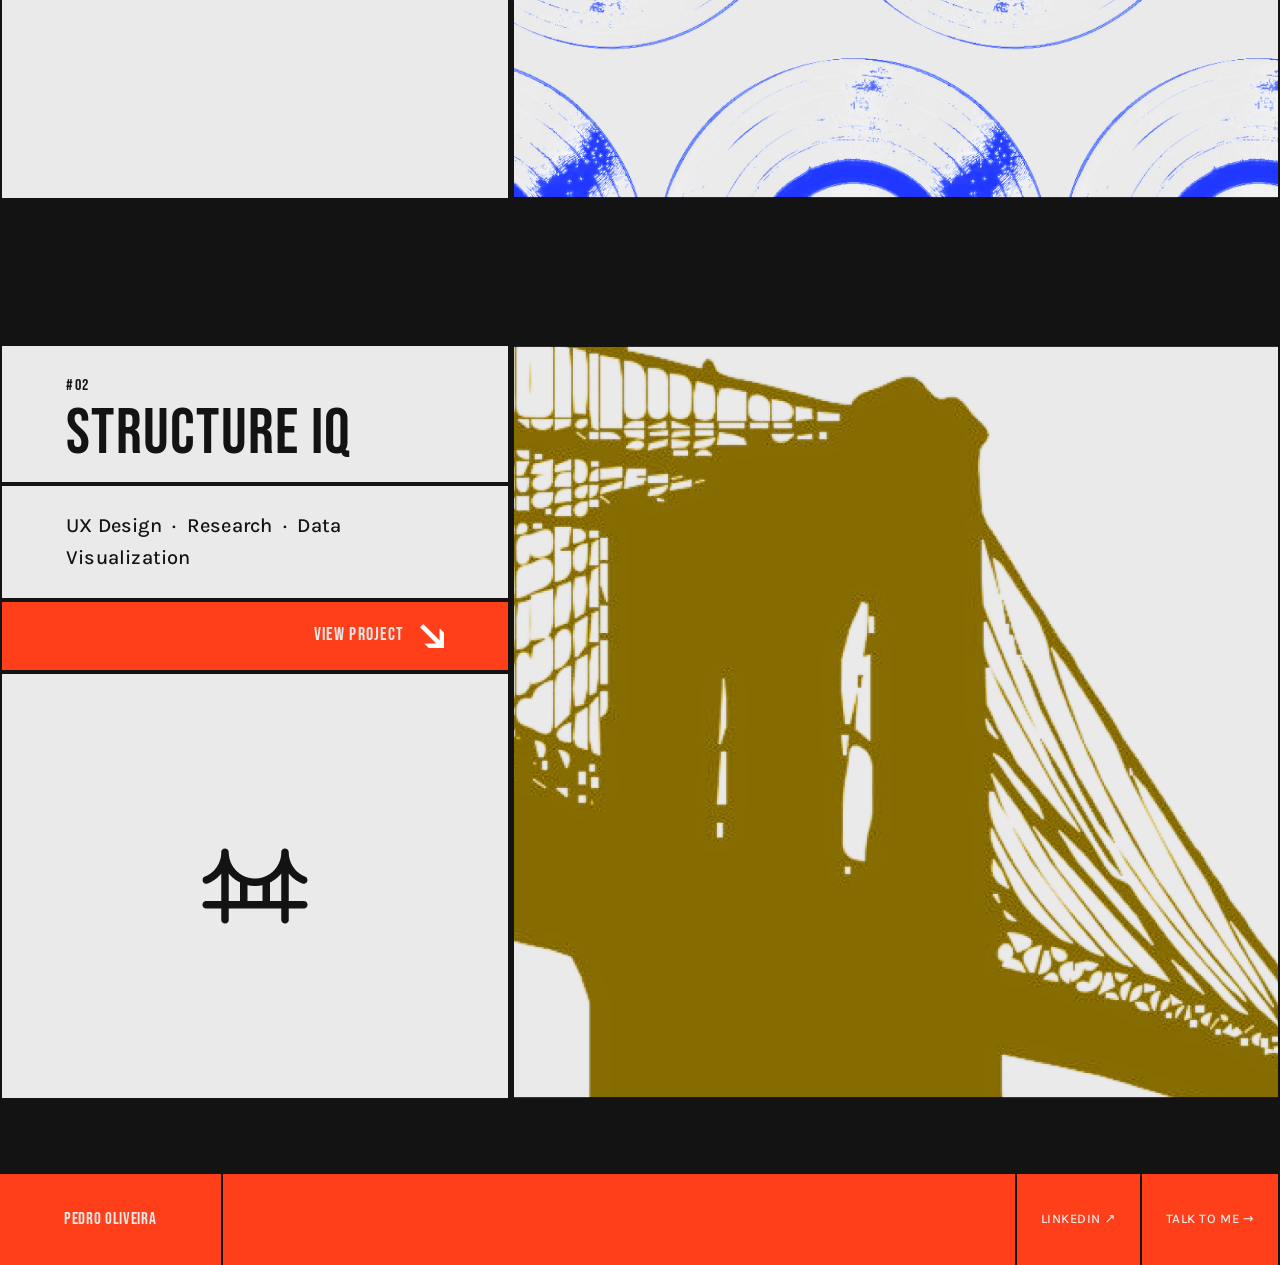
==== commit 2d1fa849: "Add dark footer blocks to home sections and smooth Projects link scroll - Add hero-style dark block " ====
--- a/index.html
+++ b/index.html
@@ -79,9 +79,6 @@
       <section class="s2" id="statement">
         <div class="s2__main">
 
-          <!-- Dark block (matches hero) -->
-          <div class="hero__block hero__block--dark"></div>
-
           <!-- Row 2: left + right -->
           <div class="s2__row2">
 
@@ -112,6 +109,9 @@
 
           </div>
 
+          <!-- Dark block — same height as hero last block -->
+          <div class="hero__block hero__block--dark s2__footer-dark"></div>
+
         </div>
       </section>
 
@@ -121,9 +121,6 @@
 
           <!-- Row 1: colored bar -->
           <div class="s2__div1"></div>
-
-          <!-- Dark block (matches hero) -->
-          <div class="hero__block hero__block--dark"></div>
 
           <!-- Row 2: left + right -->
           <div class="s2__row2">
@@ -154,6 +151,9 @@
             </div>
 
           </div>
+
+          <!-- Dark block — same height as hero last block -->
+          <div class="hero__block hero__block--dark s2__footer-dark"></div>
 
         </div>
       </section>
--- a/css/styles.css
+++ b/css/styles.css
@@ -2796,3 +2796,8 @@
     border-left: none;
   }
 }
+
+.s2__footer-dark {
+  flex: none;
+  height: var(--hero-role-h);
+}
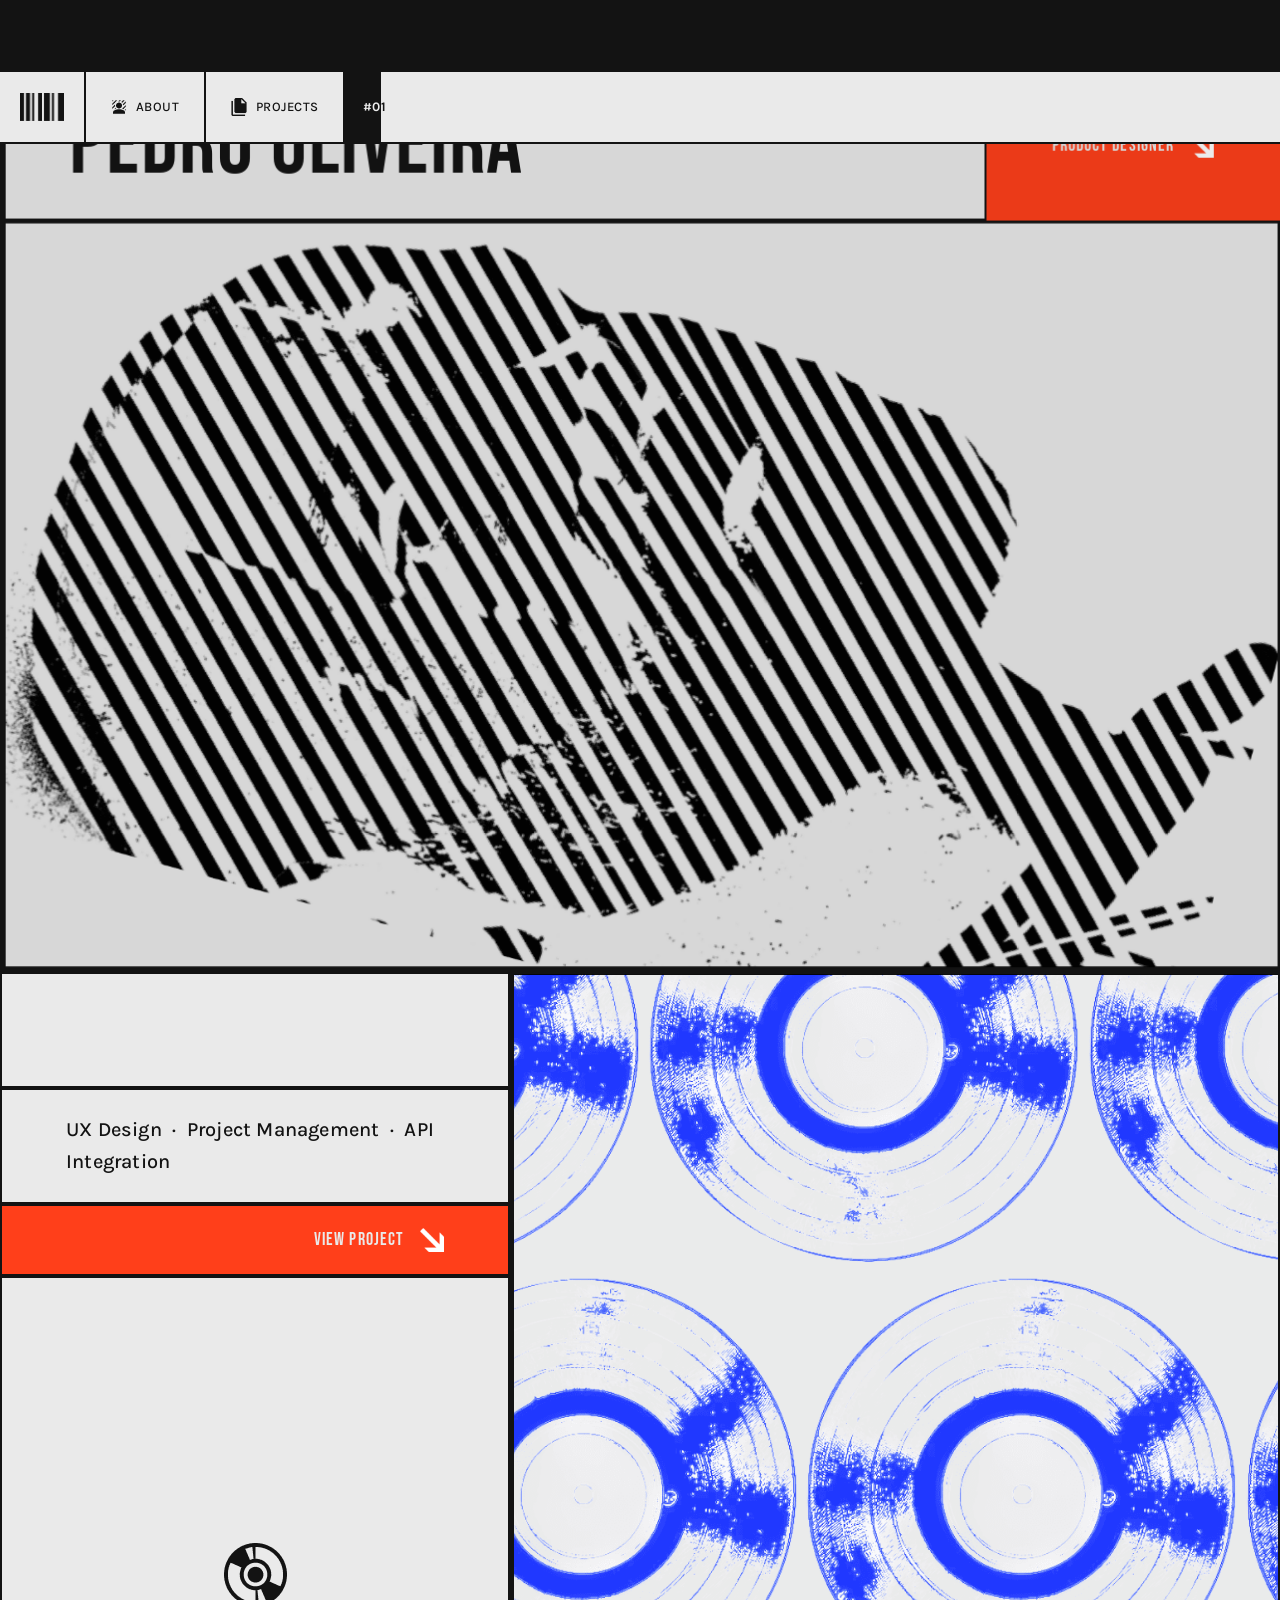
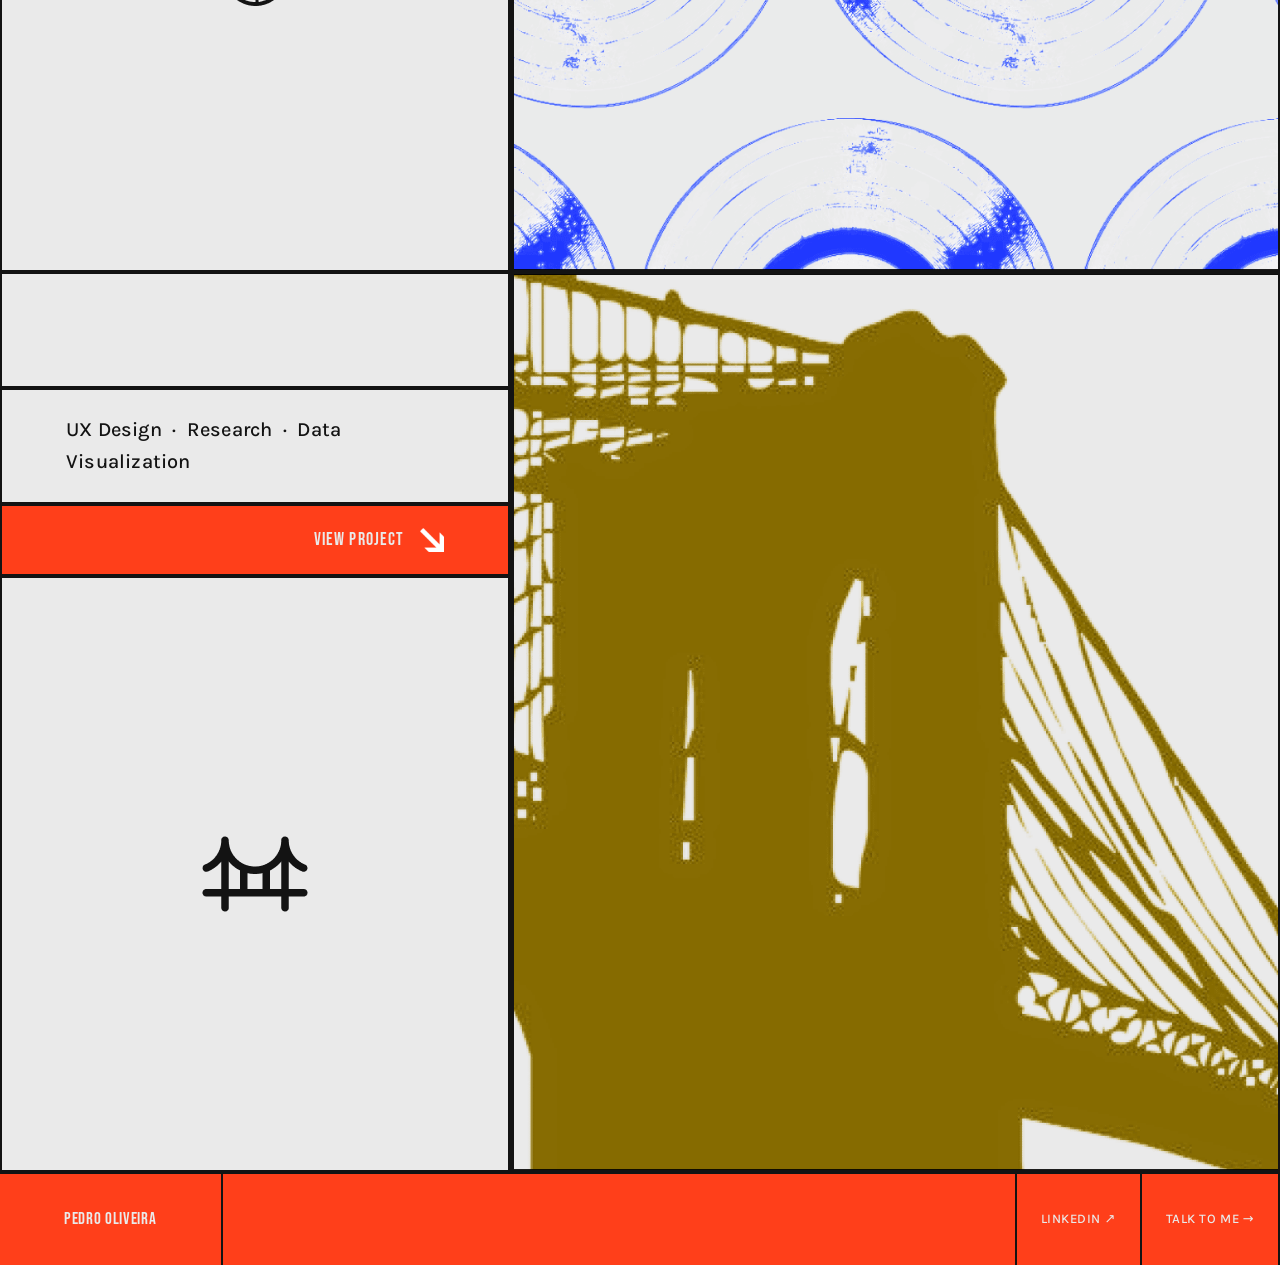
==== commit e15941c5: "Redesign home page hero layout - Title and role button now sit in the same row - Dark image block fi" ====
--- a/index.html
+++ b/index.html
@@ -28,10 +28,16 @@
             <img src="assets/images/material-symbols_background-replace.png" alt="" class="navbar__link-icon" aria-hidden="true">
             About
           </a>
-          <a href="index.html#statement" class="navbar__link" role="listitem">
+          <a href="projects.html" class="navbar__link" role="listitem">
             <img src="assets/images/mdi_files.png" alt="" class="navbar__link-icon" aria-hidden="true">
             Projects
           </a>
+        </div>
+
+        <div class="navbar__progress" aria-hidden="true">
+          <div class="navbar__progress-fill" id="scroll-progress"></div>
+          <span class="navbar__progress-section" id="section-number">#01</span>
+          <a href="#" class="navbar__progress-top" id="scroll-top-link" aria-hidden="true">Back to top ↑</a>
         </div>
 
         <button class="navbar__hamburger" id="menu-toggle" aria-label="Toggle navigation" aria-expanded="false">
@@ -41,7 +47,7 @@
       <nav class="mobile-menu" id="mobile-menu" aria-label="Mobile navigation">
         <a href="index.html">Home</a>
         <a href="about.html">About</a>
-        <a href="veturmusic.html">Projects</a>
+        <a href="projects.html">Projects</a>
       </nav>
     </header>
 
@@ -51,26 +57,23 @@
       <section class="hero" aria-labelledby="hero-title">
         <div class="hero__main">
 
-          <!-- Div 1: Title -->
-          <div class="hero__block hero__block--title">
-            <h1 class="hero__title" id="hero-title">Pedro Oliveira</h1>
+          <!-- Top row: Title + Role side by side -->
+          <div class="hero__top-row">
+            <div class="hero__block hero__block--title">
+              <h1 class="hero__title" id="hero-title">Pedro Oliveira</h1>
+            </div>
+            <div class="hero__block hero__block--role">
+              <a href="#statement" class="hero__role-link">
+                <span class="hero__role">Product Designer</span>
+                <img src="assets/images/arrow.png" alt="" class="hero__arrow" aria-hidden="true">
+              </a>
+            </div>
           </div>
 
-          <!-- Div 2: Dark -->
+          <!-- Dark fill -->
           <div class="hero__block hero__block--dark">
             <img src="assets/images/h1.png" alt="" class="s2__div5-img" aria-hidden="true">
           </div>
-
-          <!-- Div 3: Role + Arrow -->
-          <div class="hero__block hero__block--role">
-            <a href="#statement" class="hero__role-link">
-              <span class="hero__role">Product Designer</span>
-              <img src="assets/images/arrow.png" alt="" class="hero__arrow" aria-hidden="true">
-            </a>
-          </div>
-
-          <!-- Div 4: Dark -->
-          <div class="hero__block hero__block--dark"></div>
 
         </div>
       </section>
@@ -85,7 +88,6 @@
             <!-- Left column: div2 + div3 + div4 + div6 stacked -->
             <div class="s2__left">
               <div class="s2__div2 about-hero__heading">
-                <span class="s2__number">#01</span>
                 <h3 class="s2__project-title">Veturmusic</h3>
               </div>
               <div class="s2__div3">
@@ -109,9 +111,6 @@
 
           </div>
 
-          <!-- Dark block — same height as hero last block -->
-          <div class="hero__block hero__block--dark s2__footer-dark"></div>
-
         </div>
       </section>
 
@@ -119,16 +118,12 @@
       <section class="s2 s3" id="structureiq">
         <div class="s2__main">
 
-          <!-- Row 1: colored bar -->
-          <div class="s2__div1"></div>
-
           <!-- Row 2: left + right -->
           <div class="s2__row2">
 
             <!-- Left column: div2 + div3 + div4 + div6 stacked -->
             <div class="s2__left">
               <div class="s2__div2 about-hero__heading">
-                <span class="s2__number">#02</span>
                 <h3 class="s2__project-title">Structure IQ</h3>
               </div>
               <div class="s2__div3">
@@ -151,9 +146,6 @@
             </div>
 
           </div>
-
-          <!-- Dark block — same height as hero last block -->
-          <div class="hero__block hero__block--dark s2__footer-dark"></div>
 
         </div>
       </section>
--- a/css/styles.css
+++ b/css/styles.css
@@ -203,6 +203,60 @@
   border-bottom: 2px solid #131313;
 }
 
+/* Navbar scroll progress bar */
+.navbar__progress {
+  flex: 1;
+  align-self: stretch;
+  border-left: 2px solid #131313;
+  overflow: hidden;
+  position: relative;
+}
+
+.navbar__progress-fill {
+  position: absolute;
+  inset: 0;
+  width: 0%;
+  background-color: #131313;
+}
+
+.navbar__progress-section {
+  position: absolute;
+  left: 1rem;
+  top: 50%;
+  transform: translateY(-50%);
+  font-family: var(--font-body);
+  font-size: var(--text-sm);
+  font-weight: 700;
+  color: #fff;
+  mix-blend-mode: difference;
+  pointer-events: none;
+  z-index: 2;
+  letter-spacing: 0.05em;
+}
+
+.navbar__progress-top {
+  position: absolute;
+  inset: 0;
+  display: flex;
+  align-items: center;
+  justify-content: center;
+  font-family: var(--font-body);
+  font-size: var(--text-sm);
+  font-weight: 600;
+  color: #fff;
+  text-decoration: none;
+  letter-spacing: 0.03em;
+  opacity: 0;
+  pointer-events: none;
+  transition: opacity 0.25s ease;
+  z-index: 1;
+}
+
+.navbar__progress-top.visible {
+  opacity: 1;
+  pointer-events: auto;
+}
+
 /* Logo box */
 .navbar__logo-box {
   display: flex;
@@ -453,6 +507,22 @@
 
 
 
+/* --- Scroll snap --- */
+html {
+  scroll-snap-type: y mandatory;
+  scroll-padding-top: var(--navbar-h);
+}
+
+.hero,
+.s2 {
+  scroll-snap-align: start;
+  scroll-snap-stop: always;
+}
+
+.site-footer {
+  scroll-snap-align: start;
+}
+
 /* --- Section 2 — Veturmusic --- */
 .s2 {
   position: sticky;
@@ -552,13 +622,11 @@
   letter-spacing: 0.02em;
   line-height: 1;
   opacity: 0;
-  transform: translateX(-160px);
-  transition: opacity 1.6s cubic-bezier(0.16, 1, 0.3, 1), transform 1.6s cubic-bezier(0.16, 1, 0.3, 1);
+  transition: opacity 1.6s cubic-bezier(0.16, 1, 0.3, 1);
 }
 
 .s2.in-view .s2__project-title {
   opacity: 1;
-  transform: translateX(0);
 }
 
 .s2__div3 {
@@ -596,8 +664,9 @@
   animation: spin 1.2s linear infinite;
 }
 
-/* Section 3 — bridge slides right then back on hover */
-#structureiq .s2__disc:hover {
+/* Bridge slides left↔right on hover */
+#structureiq .s2__disc:hover,
+#siq-hero .s2__disc:hover {
   animation: slideLeftRight 0.8s ease infinite;
 }
 
@@ -606,6 +675,7 @@
   50%  { transform: translateX(30px); }
   100% { transform: translateX(0); }
 }
+
 
 @keyframes spin {
   from { transform: rotate(0deg); }
@@ -777,13 +847,21 @@
   transform-origin: top center;
 }
 
+/* Top row: title + role side by side */
+.hero__top-row {
+  display: flex;
+  flex-direction: row;
+  align-items: stretch;
+  flex-shrink: 0;
+}
+
 /* Div 1: Title */
 .hero__block--title {
   display: flex;
   align-items: flex-start;
   padding: var(--space-6) var(--section-x);
   background-color: #eaeaea;
-  flex-shrink: 0;
+  flex: 1;
   border: 2px solid #131313;
 }
 
@@ -800,18 +878,11 @@
 .hero__block--role {
   display: flex;
   align-items: stretch;
-  border-top: 2px solid #FF3F1A;
-  border-bottom: 2px solid #FF3F1A;
+  border: 2px solid #FF3F1A;
   background-color: #FF3F1A;
   flex-shrink: 0;
-  height: var(--hero-role-h);
-}
-
-/* Div 4: same height as div 3 */
-.hero__block--dark:last-child {
-  flex: none;
-  height: var(--hero-role-h);
-}
+}
+
 
 @keyframes charFadeIn {
   from {
@@ -846,8 +917,6 @@
   white-space: nowrap;
   width: 100%;
   display: block;
-  animation: slideFromLeft 1.6s cubic-bezier(0.16, 1, 0.3, 1) forwards;
-  opacity: 0;
 }
 
 .hero__title .char,
